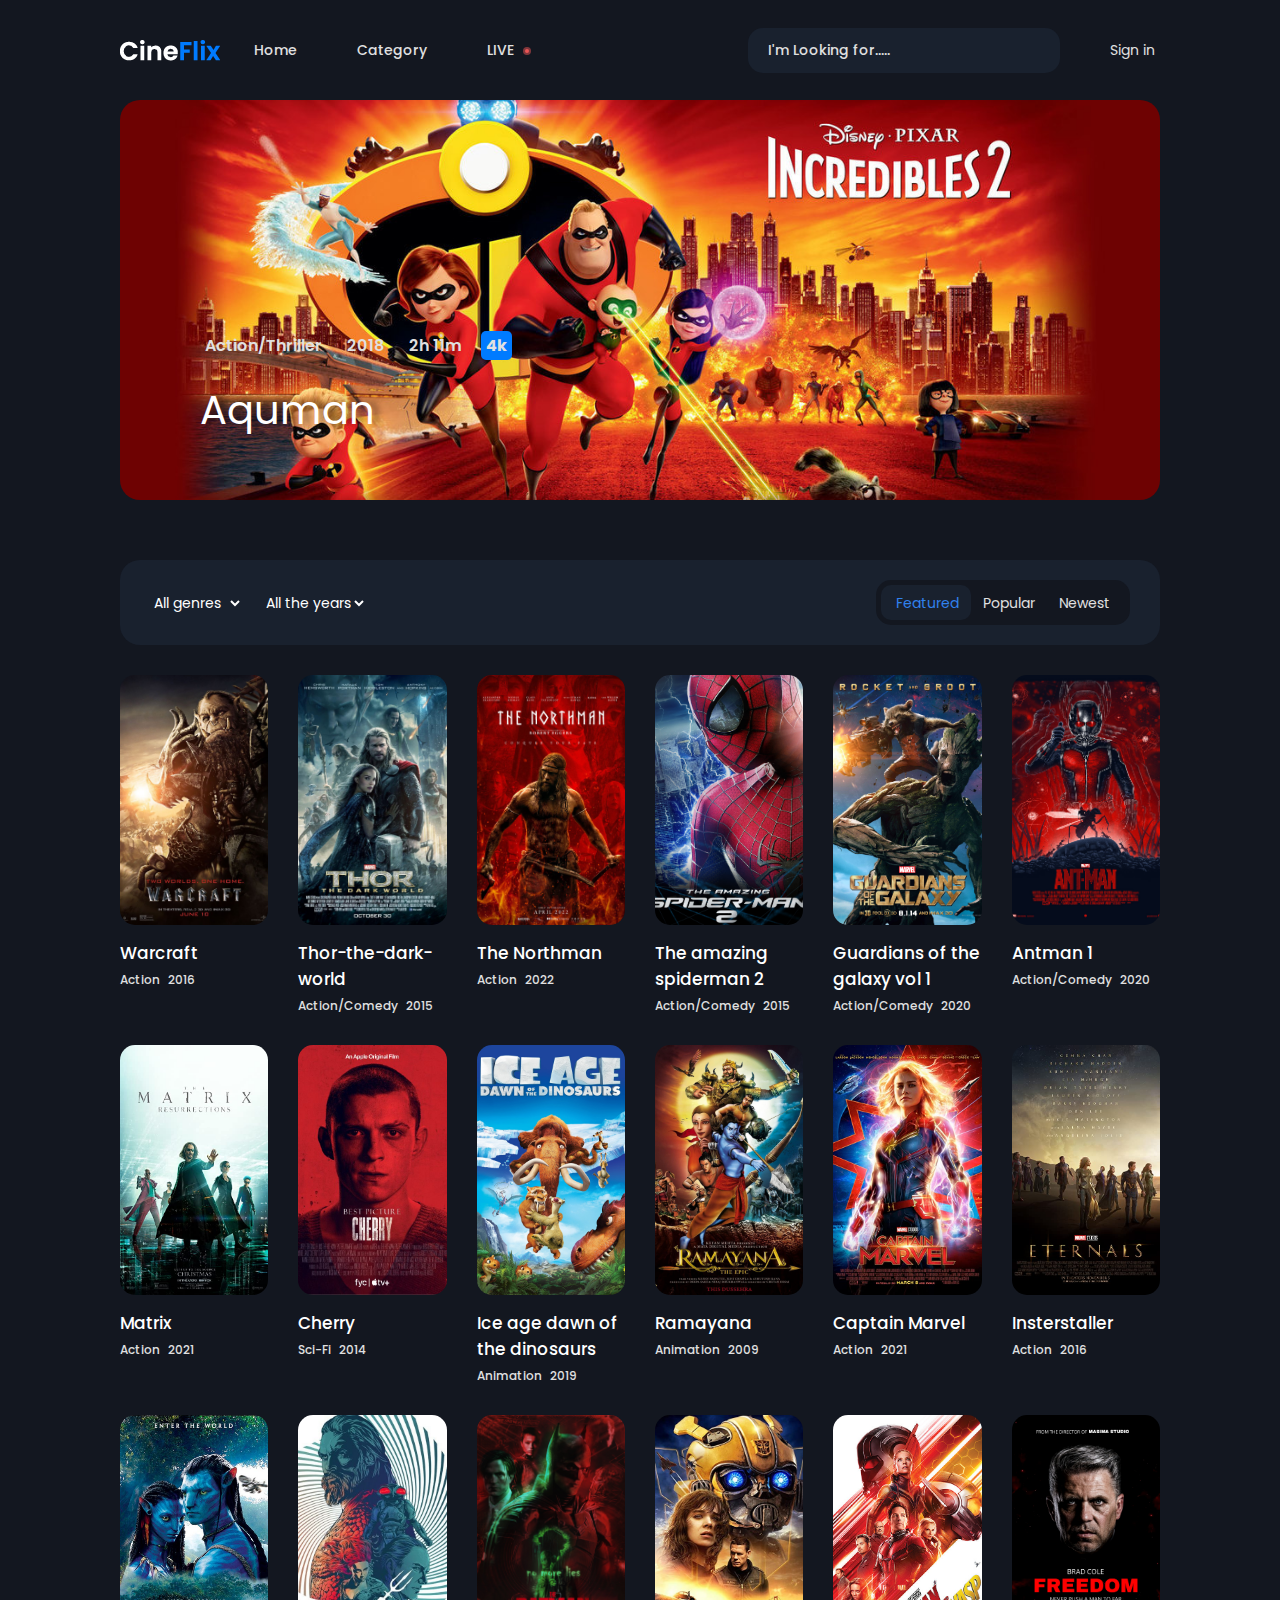
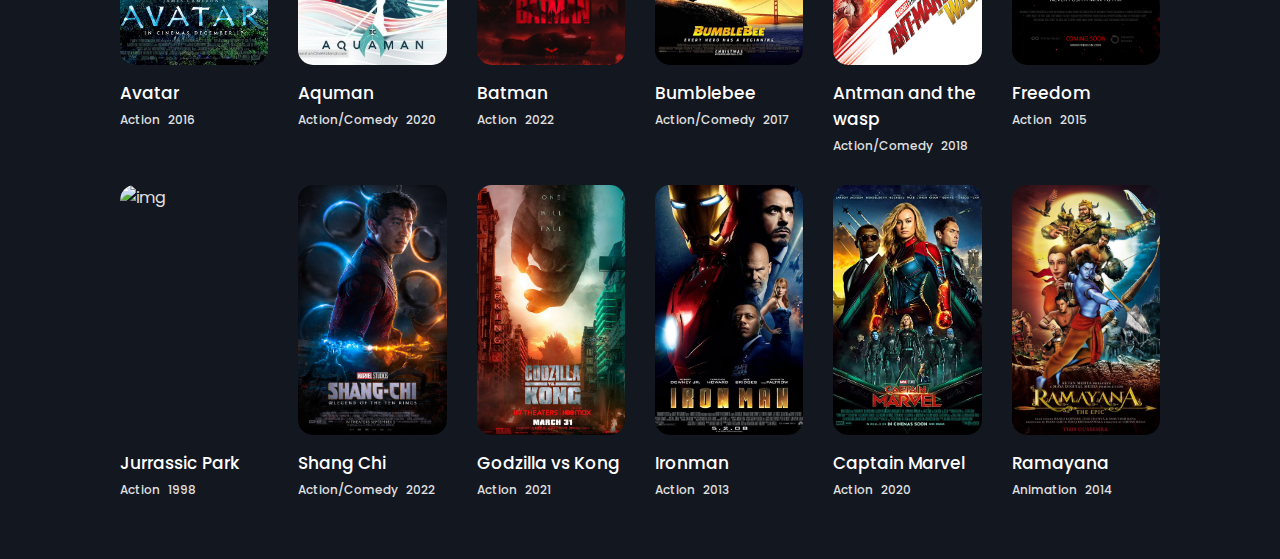
==== index.html @ 07cfe3a4 "Movies Grid Section complete. Added some images." ====
<!DOCTYPE html>
<html lang="en">

<head>
    <meta charset="UTF-8">
    <meta http-equiv="X-UA-Compatible" content="IE=edge">
    <meta name="viewport" content="width=device-width, initial-scale=1.0">
    <title>CineFlix</title>
    <!-- Custom Css Link -->
    <link rel="stylesheet" href="./css/main.css">
    <link rel="stylesheet" href="/css/variable.css">

    <!-- Google Font Link -->
    <link href="https://fonts.googleapis.com/css?family=Inter:100,200,300,regular,500,600,700,800,900"
        rel="stylesheet" />

</head>

<body>
    <!-- main container -->
    <div class="container">
        <!-- header section -->
        <header>
            <div class="navbar">
                <!-- menu button for small screen -->
                <button class="navbar-menu-btn">
                    <span></span><span></span><span></span>
                </button>
                <a href="#" class="navbar-brand">
                    <img src="./images/logo.png" alt="">
                </a>

                <!-- Navbar navigation -->
                <nav>
                    <ul class="navbar-nav">
                        <li><a href="#" class="navbar-link">Home</a></li>
                        <li><a href="#" class="navbar-link">Category</a></li>
                        <li><a href="#" class="navbar-link indicator ">LIVE</a></li>
                    </ul>
                </nav>


                <!-- search and sign-in section-->
                <div class="navbar-actions">
                    <form action="#" class="navbar-form">
                        <input type="text" name="search" class="navbar-form-search" placeholder="I'm Looking for....."
                            autocomplete="off">


                        <button class="navbar-form-btn">
                            <ion-icon name="search-outline"></ion-icon>
                        </button>
                        <button class="navbar-form-close">
                            <button class="navbar-form-close">
                                <ion-icon name="close-circle-outline"></ion-icon>
                            </button>
                    </form>

                    <!-- search button for small screen -->
                    <button class="navbar-search-btn">
                        <ion-icon name="search-outline"></ion-icon>
                    </button>
                    <a href="#" class="navbar-signin">
                        <span>Sign in</span>
                        <ion-icon name="log-in-outline"></ion-icon>
                    </a>
                </div>

                <!-- search and loge-in section-->



            </div>
        </header>


        <!-- main Section -->
        <main>
            <!-- Banner Section -->
            <section class="banner">
                <div class="banner-card">
                    <img src="/images/movies 2/Incredible 2 cover.jpeg" alt="banner-img" class="banner-img">

                    <div class="card-content">
                        <div class="card-info">
                            <div class="genre">
                                <ion-icon name="film-outline"></ion-icon>
                                <span>Action/Thriller</span>
                            </div>
                            <div class="year">
                                <ion-icon name="calendar-outline"></ion-icon>
                                <span>2018</span>
                            </div>
                            <div class="duration">
                                <ion-icon name="time-outline"></ion-icon>
                                <span>2h 11m</span>
                            </div>
                            <div class="quality">4k</div>
                        </div>
                        <div class="card-title">Aquman</div>
                    </div>
                </div>
            </section>


            <!-- Movies Section -->
            <section class="movies">
                <!-- Filter Bar Section -->
                <div class="filter-bar">
                    <div class="filter-dropdowns">
                        <select name="genre" class="genre">
                            <option value="All genres">All genres</option>
                            <option value="Action">Action</option>
                            <option value="All genres">Adventure</option>
                            <option value="All genres">Animal</option>
                            <option value="All genres">Biography</option>
                        </select>
                        <select name="year" class="year">
                            <option value="All years">All the years</option>
                            <option value="2022">2022</option>
                            <option value="2020-2021">2020-2021</option>
                            <option value="2010-2019">2010-2019</option>
                            <option value="2000-2009">2000-2009</option>
                            <option value="1989-1999">1989-1999</option>
                        </select>
                    </div>
                    <div class="filter-radios">
                        <input type="radio" name="grade" id="featured" checked>
                        <label for="featured" id="checked">Featured</label>

                        <input type="radio" name="grade" id="popular">
                        <label for="popular">Popular</label>

                        <input type="radio" name="grade" id="newest">
                        <label for="newest">Newest</label>

                        <div class="checked-radio-bg"></div>
                    </div>
                </div>


                <!-- Movies Grid Section -->
                <div class="movies-grid">
                                              <!-- Movies:1 -->
                    <div class="movie-card">

                        <div class="card-head">
                            <img src="/images/movies 2/Warcraft.jpg" alt="img" class="card-img">

                            <div class="card-overlay">
                                <div class="bookmark">
                                    <ion-icon name="bookmark-outline"></ion-icon>
                                </div>
                                <div class="rating">
                                    <ion-icon name="star-outline"></ion-icon>
                                    <span>6.4</span>
                                </div>
                                <div class="play">
                                    <ion-icon name="play-circle-outline"></ion-icon>
                                </div>
                            </div>
                        </div>
                        <div class="card-body">
                            <h3 class="card-title">Warcraft</h3>
                            <div class="card-info">
                                <span class="genre">Action</span>
                                <span class="year">2016</span>
                            </div>
                        </div>
                    </div>
                                                   <!-- Movies:2 -->
                    <div class="movie-card">

                        <div class="card-head">
                            <img src="/images/movies 2/Thor-the-dark-world.jpg" alt="img" class="card-img">

                            <div class="card-overlay">
                                <div class="bookmark">
                                    <ion-icon name="bookmark-outline"></ion-icon>
                                </div>
                                <div class="rating">
                                    <ion-icon name="star-outline"></ion-icon>
                                    <span>7.1</span>
                                </div>
                                <div class="play">
                                    <ion-icon name="play-circle-outline"></ion-icon>
                                </div>
                            </div>
                        </div>
                        <div class="card-body">
                            <h3 class="card-title">Thor-the-dark-world</h3>
                            <div class="card-info">
                                <span class="genre">Action/Comedy</span>
                                <span class="year">2015</span>
                            </div>
                        </div>
                    </div>
                                                    <!-- Movies:3 -->
                    <div class="movie-card">

                        <div class="card-head">
                            <img src="/images/movies 2/The Northman.jpg" alt="img" class="card-img">

                            <div class="card-overlay">
                                <div class="bookmark">
                                    <ion-icon name="bookmark-outline"></ion-icon>
                                </div>
                                <div class="rating">
                                    <ion-icon name="star-outline"></ion-icon>
                                    <span>8.4</span>
                                </div>
                                <div class="play">
                                    <ion-icon name="play-circle-outline"></ion-icon>
                                </div>
                            </div>
                        </div>
                        <div class="card-body">
                            <h3 class="card-title">The Northman</h3>
                            <div class="card-info">
                                <span class="genre">Action</span>
                                <span class="year">2022</span>
                            </div>
                        </div>
                    </div>
                                                    <!-- Movies:4 -->
                    <div class="movie-card">

                        <div class="card-head">
                            <img src="/images/movies 2/The-amazing-spiderman-2.jpg" alt="img" class="card-img">

                            <div class="card-overlay">
                                <div class="bookmark">
                                    <ion-icon name="bookmark-outline"></ion-icon>
                                </div>
                                <div class="rating">
                                    <ion-icon name="star-outline"></ion-icon>
                                    <span>7.1</span>
                                </div>
                                <div class="play">
                                    <ion-icon name="play-circle-outline"></ion-icon>
                                </div>
                            </div>
                        </div>
                        <div class="card-body">
                            <h3 class="card-title">The amazing spiderman 2</h3>
                            <div class="card-info">
                                <span class="genre">Action/Comedy</span>
                                <span class="year">2015</span>
                            </div>
                        </div>
                    </div>
                                                <!-- Movies:5 -->
                    <div class="movie-card">

                        <div class="card-head">
                            <img src="/images/movies 2/Guardians-of-the-galaxy.jpg" alt="img" class="card-img">

                            <div class="card-overlay">
                                <div class="bookmark">
                                    <ion-icon name="bookmark-outline"></ion-icon>
                                </div>
                                <div class="rating">
                                    <ion-icon name="star-outline"></ion-icon>
                                    <span>6.8</span>
                                </div>
                                <div class="play">
                                    <ion-icon name="play-circle-outline"></ion-icon>
                                </div>
                            </div>
                        </div>
                        <div class="card-body">
                            <h3 class="card-title">Guardians of the galaxy vol 1</h3>
                            <div class="card-info">
                                <span class="genre">Action/Comedy</span>
                                <span class="year">2020</span>
                            </div>
                        </div>
                    </div>
                    <!-- Movies:6 -->
                    <div class="movie-card">

                        <div class="card-head">
                            <img src="/images/movies 2/antman-1.jpg" alt="img" class="card-img">

                            <div class="card-overlay">
                                <div class="bookmark">
                                    <ion-icon name="bookmark-outline"></ion-icon>
                                </div>
                                <div class="rating">
                                    <ion-icon name="star-outline"></ion-icon>
                                    <span>8.3</span>
                                </div>
                                <div class="play">
                                    <ion-icon name="play-circle-outline"></ion-icon>
                                </div>
                            </div>
                        </div>
                        <div class="card-body">
                            <h3 class="card-title">Antman 1</h3>
                            <div class="card-info">
                                <span class="genre">Action/Comedy</span>
                                <span class="year">2020</span>
                            </div>
                        </div>
                    </div>
                                               <!-- Movies:7 -->
                    <div class="movie-card">

                        <div class="card-head">
                            <img src="/images/movies/matrix.jpg" alt="img" class="card-img">

                            <div class="card-overlay">
                                <div class="bookmark">
                                    <ion-icon name="bookmark-outline"></ion-icon>
                                </div>
                                <div class="rating">
                                    <ion-icon name="star-outline"></ion-icon>
                                    <span>6.4</span>
                                </div>
                                <div class="play">
                                    <ion-icon name="play-circle-outline"></ion-icon>
                                </div>
                            </div>
                        </div>
                        <div class="card-body">
                            <h3 class="card-title">Matrix</h3>
                            <div class="card-info">
                                <span class="genre">Action</span>
                                <span class="year">2021</span>
                            </div>
                        </div>
                    </div>

                                                     <!-- Movie:8 -->
                    <div class="movie-card">

                        <div class="card-head">
                            <img src="/images/movies 2/cherry.jpg" alt="img" class="card-img">

                            <div class="card-overlay">
                                <div class="bookmark">
                                    <ion-icon name="bookmark-outline"></ion-icon>
                                </div>
                                <div class="rating">
                                    <ion-icon name="star-outline"></ion-icon>
                                    <span>6.5</span>
                                </div>
                                <div class="play">
                                    <ion-icon name="play-circle-outline"></ion-icon>
                                </div>
                            </div>
                        </div>
                        <div class="card-body">
                            <h3 class="card-title">Cherry</h3>
                            <div class="card-info">
                                <span class="genre">Sci-Fi</span>
                                <span class="year">2014</span>
                            </div>
                        </div>
                    </div>

                                                   <!-- Movies:9 -->
                    <div class="movie-card">

                        <div class="card-head">
                            <img src="/images/movies 2/Ice Age.jpg" alt="img" class="card-img">

                            <div class="card-overlay">
                                <div class="bookmark">
                                    <ion-icon name="bookmark-outline"></ion-icon>
                                </div>
                                <div class="rating">
                                    <ion-icon name="star-outline"></ion-icon>
                                    <span>6.1</span>
                                </div>
                                <div class="play">
                                    <ion-icon name="play-circle-outline"></ion-icon>
                                </div>
                            </div>
                        </div>
                        <div class="card-body">
                            <h3 class="card-title">Ice age dawn of the dinosaurs</h3>
                            <div class="card-info">
                                <span class="genre">Animation</span>
                                <span class="year">2019</span>
                            </div>
                        </div>
                    </div>
                                                <!-- Movies:10 -->
                    <div class="movie-card">

                        <div class="card-head">
                            <img src="/images/movies 2/Ramayana.jpg" alt="img" class="card-img">

                            <div class="card-overlay">
                                <div class="bookmark">
                                    <ion-icon name="bookmark-outline"></ion-icon>
                                </div>
                                <div class="rating">
                                    <ion-icon name="star-outline"></ion-icon>
                                    <span>6.7</span>
                                </div>
                                <div class="play">
                                    <ion-icon name="play-circle-outline"></ion-icon>
                                </div>
                            </div>
                        </div>
                        <div class="card-body">
                            <h3 class="card-title">Ramayana</h3>
                            <div class="card-info">
                                <span class="genre">Animation</span>
                                <span class="year">2009</span>
                            </div>
                        </div>
                    </div>
                                                    <!-- Movies:11 -->
                    <div class="movie-card">

                        <div class="card-head">
                            <img src="/images/movies/captain-marvel.jpg" alt="img" class="card-img">

                            <div class="card-overlay">
                                <div class="bookmark">
                                    <ion-icon name="bookmark-outline"></ion-icon>
                                </div>
                                <div class="rating">
                                    <ion-icon name="star-outline"></ion-icon>
                                    <span>5.8</span>
                                </div>
                                <div class="play">
                                    <ion-icon name="play-circle-outline"></ion-icon>
                                </div>
                            </div>
                        </div>
                        <div class="card-body">
                            <h3 class="card-title">Captain Marvel</h3>
                            <div class="card-info">
                                <span class="genre">Action</span>
                                <span class="year">2021</span>
                            </div>
                        </div>
                    </div>
                                                    <!-- Movies:12 -->
                    <div class="movie-card">

                        <div class="card-head">
                            <img src="/images/movies/eternals.jpg" alt="img" class="card-img">

                            <div class="card-overlay">
                                <div class="bookmark">
                                    <ion-icon name="bookmark-outline"></ion-icon>
                                </div>
                                <div class="rating">
                                    <ion-icon name="star-outline"></ion-icon>
                                    <span>8.1</span>
                                </div>
                                <div class="play">
                                    <ion-icon name="play-circle-outline"></ion-icon>
                                </div>
                            </div>
                        </div>
                        <div class="card-body">
                            <h3 class="card-title">Insterstaller</h3>
                            <div class="card-info">
                                <span class="genre">Action</span>
                                <span class="year">2016</span>
                            </div>
                        </div>
                    </div>
                                                  <!-- Movies:13 -->
                    <div class="movie-card">

                        <div class="card-head">
                            <img src="/images/movies 2/Avatar.jpg" alt="img" class="card-img">

                            <div class="card-overlay">
                                <div class="bookmark">
                                    <ion-icon name="bookmark-outline"></ion-icon>
                                </div>
                                <div class="rating">
                                    <ion-icon name="star-outline"></ion-icon>
                                    <span>9.1</span>
                                </div>
                                <div class="play">
                                    <ion-icon name="play-circle-outline"></ion-icon>
                                </div>
                            </div>
                        </div>
                        <div class="card-body">
                            <h3 class="card-title">Avatar</h3>
                            <div class="card-info">
                                <span class="genre">Action</span>
                                <span class="year">2016</span>
                            </div>
                        </div>
                    </div>
                                                  <!-- Movies:14 -->
                    <div class="movie-card">

                        <div class="card-head">
                            <img src="/images/movies 2/Aquman.jpg" alt="img" class="card-img">

                            <div class="card-overlay">
                                <div class="bookmark">
                                    <ion-icon name="bookmark-outline"></ion-icon>
                                </div>
                                <div class="rating">
                                    <ion-icon name="star-outline"></ion-icon>
                                    <span>5.4</span>
                                </div>
                                <div class="play">
                                    <ion-icon name="play-circle-outline"></ion-icon>
                                </div>
                            </div>
                        </div>
                        <div class="card-body">
                            <h3 class="card-title">Aquman</h3>
                            <div class="card-info">
                                <span class="genre">Action/Comedy</span>
                                <span class="year">2020</span>
                            </div>
                        </div>
                    </div>
                                                <!-- Movies:15 -->
                    <div class="movie-card">

                        <div class="card-head">
                            <img src="/images/movies 2/Batman 2022.jpg" alt="img" class="card-img">

                            <div class="card-overlay">
                                <div class="bookmark">
                                    <ion-icon name="bookmark-outline"></ion-icon>
                                </div>
                                <div class="rating">
                                    <ion-icon name="star-outline"></ion-icon>
                                    <span>7.4</span>
                                </div>
                                <div class="play">
                                    <ion-icon name="play-circle-outline"></ion-icon>
                                </div>
                            </div>
                        </div>
                        <div class="card-body">
                            <h3 class="card-title">Batman</h3>
                            <div class="card-info">
                                <span class="genre">Action</span>
                                <span class="year">2022</span>
                            </div>
                        </div>
                    </div>
                                                     <!-- Movies:16 -->
                    <div class="movie-card">

                        <div class="card-head">
                            <img src="/images/movies 2/Bumblebee.jpg" alt="img" class="card-img">

                            <div class="card-overlay">
                                <div class="bookmark">
                                    <ion-icon name="bookmark-outline"></ion-icon>
                                </div>
                                <div class="rating">
                                    <ion-icon name="star-outline"></ion-icon>
                                    <span>6.4</span>
                                </div>
                                <div class="play">
                                    <ion-icon name="play-circle-outline"></ion-icon>
                                </div>
                            </div>
                        </div>
                        <div class="card-body">
                            <h3 class="card-title">Bumblebee</h3>
                            <div class="card-info">
                                <span class="genre">Action/Comedy</span>
                                <span class="year">2017</span>
                            </div>
                        </div>
                    </div>
                                                    <!-- Movies:17 -->
                    <div class="movie-card">

                        <div class="card-head">
                            <img src="/images/movies 2/Ant-man-and-the-wasp.jpg" alt="img" class="card-img">

                            <div class="card-overlay">
                                <div class="bookmark">
                                    <ion-icon name="bookmark-outline"></ion-icon>
                                </div>
                                <div class="rating">
                                    <ion-icon name="star-outline"></ion-icon>
                                    <span>6.1</span>
                                </div>
                                <div class="play">
                                    <ion-icon name="play-circle-outline"></ion-icon>
                                </div>
                            </div>
                        </div>
                        <div class="card-body">
                            <h3 class="card-title">Antman and the wasp</h3>
                            <div class="card-info">
                                <span class="genre">Action/Comedy</span>
                                <span class="year">2018</span>
                            </div>
                        </div>
                    </div>
                                                    <!-- Movies:18 -->
                    <div class="movie-card">

                        <div class="card-head">
                            <img src="/images/movies 2/Freedom.jpg" alt="img" class="card-img">

                            <div class="card-overlay">
                                <div class="bookmark">
                                    <ion-icon name="bookmark-outline"></ion-icon>
                                </div>
                                <div class="rating">
                                    <ion-icon name="star-outline"></ion-icon>
                                    <span>5.7</span>
                                </div>
                                <div class="play">
                                    <ion-icon name="play-circle-outline"></ion-icon>
                                </div>
                            </div>
                        </div>
                        <div class="card-body">
                            <h3 class="card-title">Freedom</h3>
                            <div class="card-info">
                                <span class="genre">Action</span>
                                <span class="year">2015</span>
                            </div>
                        </div>
                    </div>
                                                   <!-- Movies:19 -->
                    <div class="movie-card">

                        <div class="card-head">
                            <img src="/images/movies 2/Jurrassic Park 1.jpg" alt="img" class="card-img">

                            <div class="card-overlay">
                                <div class="bookmark">
                                    <ion-icon name="bookmark-outline"></ion-icon>
                                </div>
                                <div class="rating">
                                    <ion-icon name="star-outline"></ion-icon>
                                    <span>8.1</span>
                                </div>
                                <div class="play">
                                    <ion-icon name="play-circle-outline"></ion-icon>
                                </div>
                            </div>
                        </div>
                        <div class="card-body">
                            <h3 class="card-title">Jurrassic Park</h3>
                            <div class="card-info">
                                <span class="genre">Action</span>
                                <span class="year">1998</span>
                            </div>
                        </div>
                    </div>
                    <!-- Movies:20 -->
                    <div class="movie-card">

                        <div class="card-head">
                            <img src="/images/movies 2/Shang Chi.jpg" alt="img" class="card-img">

                            <div class="card-overlay">
                                <div class="bookmark">
                                    <ion-icon name="bookmark-outline"></ion-icon>
                                </div>
                                <div class="rating">
                                    <ion-icon name="star-outline"></ion-icon>
                                    <span>7.3</span>
                                </div>
                                <div class="play">
                                    <ion-icon name="play-circle-outline"></ion-icon>
                                </div>
                            </div>
                        </div>
                        <div class="card-body">
                            <h3 class="card-title">Shang Chi</h3>
                            <div class="card-info">
                                <span class="genre">Action/Comedy</span>
                                <span class="year">2022</span>
                            </div>
                        </div>
                    </div>
                                                  <!-- Movies:21 -->
                    <div class="movie-card">

                        <div class="card-head">
                            <img src="/images/movies 2/Godzilla vs Kong.jpg" alt="img" class="card-img">

                            <div class="card-overlay">
                                <div class="bookmark">
                                    <ion-icon name="bookmark-outline"></ion-icon>
                                </div>
                                <div class="rating">
                                    <ion-icon name="star-outline"></ion-icon>
                                    <span>7.1</span>
                                </div>
                                <div class="play">
                                    <ion-icon name="play-circle-outline"></ion-icon>
                                </div>
                            </div>
                        </div>
                        <div class="card-body">
                            <h3 class="card-title">Godzilla vs Kong</h3>
                            <div class="card-info">
                                <span class="genre">Action</span>
                                <span class="year">2021</span>
                            </div>
                        </div>
                    </div>
                                                   <!-- Movies:22 -->
                    <div class="movie-card">

                        <div class="card-head">
                            <img src="/images/movies 2/ironman-1.jpg" alt="img" class="card-img">

                            <div class="card-overlay">
                                <div class="bookmark">
                                    <ion-icon name="bookmark-outline"></ion-icon>
                                </div>
                                <div class="rating">
                                    <ion-icon name="star-outline"></ion-icon>
                                    <span>6.4</span>
                                </div>
                                <div class="play">
                                    <ion-icon name="play-circle-outline"></ion-icon>
                                </div>
                            </div>
                        </div>
                        <div class="card-body">
                            <h3 class="card-title">Ironman</h3>
                            <div class="card-info">
                                <span class="genre">Action</span>
                                <span class="year">2013</span>
                            </div>
                        </div>
                    </div>
                                                  <!-- Movies:23 -->
                    <div class="movie-card">

                        <div class="card-head">
                            <img src="/images/movies 2/Captain Marvel.jpg" alt="img" class="card-img">

                            <div class="card-overlay">
                                <div class="bookmark">
                                    <ion-icon name="bookmark-outline"></ion-icon>
                                </div>
                                <div class="rating">
                                    <ion-icon name="star-outline"></ion-icon>
                                    <span>5.6</span>
                                </div>
                                <div class="play">
                                    <ion-icon name="play-circle-outline"></ion-icon>
                                </div>
                            </div>
                        </div>
                        <div class="card-body">
                            <h3 class="card-title">Captain Marvel</h3>
                            <div class="card-info">
                                <span class="genre">Action</span>
                                <span class="year">2020</span>
                            </div>
                        </div>
                    </div>
                                                  <!-- Movies:24 -->
                    <div class="movie-card">

                        <div class="card-head">
                            <img src="/images/movies 2/Ramayana.jpg" alt="img" class="card-img">

                            <div class="card-overlay">
                                <div class="bookmark">
                                    <ion-icon name="bookmark-outline"></ion-icon>
                                </div>
                                <div class="rating">
                                    <ion-icon name="star-outline"></ion-icon>
                                    <span>8.1</span>
                                </div>
                                <div class="play">
                                    <ion-icon name="play-circle-outline"></ion-icon>
                                </div>
                            </div>
                        </div>
                        <div class="card-body">
                            <h3 class="card-title">Ramayana</h3>
                            <div class="card-info">
                                <span class="genre">Animation</span>
                                <span class="year">2014</span>
                            </div>
                        </div>
                    </div>

                </div>


            </section>
        </main>
    </div>


    <!-- Icon Link from ionicons -->
    <script type="module" src="https://unpkg.com/ionicons@5.5.2/dist/ionicons/ionicons.esm.js"></script>
    <script nomodule src="https://unpkg.com/ionicons@5.5.2/dist/ionicons/ionicons.js"></script>
</body>

</html>
---- css/main.css ----
/* Import or link variable.css file */
@import url(/css/variable.css);

/*Import or link reset.css file */
@import url(/css/reset.css);






/* Reuse Css style Code */

header,nav{
    background: var(--rich-black-fogra-29);
    /* background: red; */
}
.navbar,
.banner,
.movies{
    padding: 0 var(--px);
}



/* Main container Style */
.container{
    max-width:1440px;
    margin: auto;
    /* border: 2px solid red; */
}

/* main navbar desigen or style */
.navbar{
    height: 300px;
    height: 100px;
    display: flex;
    justify-content: space-between;
    align-items: center;



}
/* Small Screen menu button style */
.navbar-menu-btn{
    /* border: 1px solid red; */
    /* background-color: blue; */
    display: none;
}

/* Navbar navigation style  */
nav{
    margin-right: 200px;

}
.navbar-nav{
    display: flex;
}
/* #Rindicator{
    margin-right: 60px;
    background-color: red;
} */
.navbar-nav li:not(:last-child){
    margin-right: 60px;
}

.navbar-link{
    font-size: var(--fs-sm);
    font-weight: var(--fw-5);
}
.navbar-link:hover{
    color: var(--light-azure);
}


/* live indicator style */

.indicator{
    position: relative;
}
.indicator::after{
    content: " ";
    background: var(--live-indicator);
    /* background: var(--blue); */
    position: absolute;
    top:calc(50% - 1px);
    /* top:calc(50% -); */
    right: -15px;
    width: 4px;
    height: 4px;
    box-shadow: 0 0 0 2px var(--live-indicator-shadow);
    border-radius: 5px;
}

/* Navbar Form and Button style */

.navbar-actions{
    display: flex;
    align-items: center;
}
.navbar-form{
    position: relative;
    margin-right: 50px;
    /* border: 1px solid red; */
}
.navbar-form-search{
    background: var(--oxford-blue);
    width: 100%;
    padding: 12px 20px;
    border-radius: 15px;
    color: var(--off-white);
    font-size: var( --fs-sm);
    font-weight: var(--fw-5);
}
.navbar-form-btn{
    background: var(--oxford-blue);
    position: absolute;
    top: calc(50% - 10px);
    right: 10px;

}
.navbar-form-btn ion-icon,
.navbar-form-btn ,ion-icon{
    font-size: 20px;
    color: var(--light-azure);
    --ionicon-strock-width:50px;
    /* width: var(--ionicon-strock-width); */
}
.navbar-form-btn:hover ion-icon,
.navbar-form-search::placeholder{
    color: var(--off-white);

}

/* Navbar-form close button & navbar search button
for all device */

.navbar-form-close,
.navbar-search-btn{
    display: none;
    /* display: flex; */
}
.navbar-signin{
    display: flex;
    align-items: center;
    font-size: var(--fs-sm);
}
.navbar-signin ion-icon{
    font-size: 22px;
    color:var(--light-azure);
    margin-left: 5px;
    --iconicon-stroke-width:30px;

}
.navbar-signin:hover span{
    color: var(--light-azure);
}






/* Banner Card Style */

.banner{
    margin-bottom: 60px;
    /* border: 1px solid blue; */
}
.banner-card{
    position: relative;
    height: 400px;
    overflow: hidden;
    border-radius: 20px;
    cursor: pointer;
    /* border: 1px solid red; */
}
.banner-img{
    /* object-position: top; */
    object-position:25% 25%;
}
.banner-card:hover .banner-img{
    transform: scale(1.1);
}
/* .banner-card .banner-img:hover{
    transform: scale(1.1);
} */

.banner-card .card-content{
    position: absolute;
    right: 80px;
    bottom: 60px;
    left: 80px;
    /* border: 1px solid yellow; */
}

.banner-card .card-info{
    display: flex;
    align-items: center;
    margin-bottom: 20px;
}
.banner-card .card-info div{
    display: flex;
    align-items: center;
    margin-right: 20px;

}
.banner-card .card-info ion-icon{
    font-size: 20px;
    color: var(--azure);
    margin-right: 5px;
}
.banner-card .card-info span{
    font-weight: var(--fw-6);
}
.banner-card .card-info .quality{
    /* color: red; */
    background: var(--azure);
    padding: 2px 5px;
    border-radius: 5px;
    font-weight: var(--fw-7);
}

.banner-card .card-title{
    font-size: 2.5em;
    color: var(--white);
    text-shadow: 6px 0 6px #0007;
    /* text-shadow: 6px 0 6px rgb(255, 0, 0); */
}



/* Movies Section */
.movies{
    margin-bottom: 60px;
    /* border: 1px solid red; */
}

/* Filter bar style */
.filter-bar{
    display: flex;
    justify-content:space-between;
    /* border: 1px solid blue; */
    align-items: center;
    background: var(--oxford-blue);
    padding: 20px 30px;
    border-radius: 20px;
    margin-bottom: 30px;
}
.filter-bar select{
    color: var(--white);
    font-size: var(--fs-sm);
    margin-right: 15px;
    cursor: pointer;
}
.filter-bar option{
    background: var(--oxford-blue);
}

.filter-radios{
    /* border: 1px solid yellow; */
    position: relative;
    background: var(--rich-black-fogra-29);
    padding: 10px;
    border-radius: 15px;
}

.filter-radios input{
    display: none;
}
.filter-radios label{
    position: relative;
    /* padding: 0 10px; */
    margin: 0 10px;
    font-size: var(--fs-sm);
    user-select: none;
    cursor: pointer;
    z-index: 10;
}
/* .filter-radios #checked{
    color: var(--light-azure);
}
.filter-radios label:hover{
    color: var(--light-azure);
} */
.filter-bar input:checked + label,
.filter-bar label:hover{
    color: var(--light-azure);
}

/* input ~ .checked-radio-bg{
    --width:85px;
    --left:5px;

    background: var(--oxford-blue);
    position: absolute;
    top: 5px;
    left: var(--left);
    bottom: 5px;
    width: var( --width);
    border-radius: 10px;
} */
.filter-radios .checked-radio-bg{
    --width:90px;
    --left:5px;

    background: var(--oxford-blue);
    position: absolute;
    top: 5px;
    left: var(--left);
    bottom: 5px;
    width: var( --width);
    border-radius: 10px;  
}

#popular:checked ~ .checked-radio-bg{
    --width: 73px;
    --left: 98px;

    left: var(--left);
    width: var(--width);
}
#newest:checked ~ .checked-radio-bg{
    --width: 77px;
    --left: 175px;

    left: var(--left);
    width: var(--width);
}



/* Movies Grid Style */

.movies-grid {
    display: grid;
    /* grid-template-columns: repeat(auto-fill, minmax(140px,1fr)); */
    grid-template-columns: repeat(6,1fr);
    gap: 30px;
    margin-bottom: 60px;
}
  
  .movie-card {
    /**
     * variable for scaling overlay element on card hover 
     */
    --scale: 0.8;
    cursor: pointer;
}
  
  .movie-card .card-head {
    position: relative;
    height: 250px;
    border-radius: 15px;
    margin-bottom: 15px;
    overflow: hidden;
}
  
  .movie-card:hover .card-img { 
    transform: scale(1.1); 
}
  
  .movie-card .card-overlay {
    position: absolute;
    inset: 0;
    opacity: 0;
    backdrop-filter: blur(5px);
}
  
  .movie-card:hover .card-overlay {
     opacity: 1;
}
  
  .movie-card .bookmark,
  .movie-card .rating {
    position: absolute;
    top: 15px;
    padding: 6px;
    border-radius: 10px;
    color: var(--light-azure);
    transform: scale(var(--scale));
}
  
  .movie-card .bookmark {
    background: var(--oxford-blue);
    left: 15px;
}
  
  .movie-card .bookmark ion-icon:hover {
    color: var(--yellow);
     
}
  
  .movie-card .rating {
    display:     flex;
    align-items: center;
    right: 15px;
    background: var(--oxford-blue-50);
    padding: 5px;
}
  
  .movie-card .rating span {
    color: var(--white);
    font-size: 13px;
    font-weight: var(--fw-5);
    margin-left: 5px;
}
  
  .movie-card ion-icon {
    font-size: 16px;
    display: block;
    --ionicon-stroke-width: 50px;
    /* color: var(--white); */
}
  
  .movie-card .play {
    position: absolute;
    top:  50%;
    left: 50%;
    transform: translate(-50%, -50%) scale(var(--scale));
}
  
  .movie-card .play ion-icon {
    font-size: 60px;
    --ionicon-stroke-width: 20px;
    color: var(--white);
}
  
  .movie-card:hover :is(.bookmark, .rating, .play) { 
    --scale: 1; 
}
  
  .movie-card .card-title {
    font-size: var(--fs-md);
    font-weight: var(--fw-5);
    margin-bottom: 5px;
}
  
  .movie-card:hover .card-title { 
    color: var(--light-azure); 
}
  
  .movie-card .card-info {
    display: flex;
    font-size: var(--fs-x-sm);
    font-weight: var(--fw-5);
}
  
  .movie-card .genre { 
    margin-right: 8px; 
}
---- css/variable.css ----
@import url('https://fonts.googleapis.com/css2?family=Inter:wght@300&family=Open+Sans&family=Poppins:wght@500;600;700;800&family=Roboto&family=Work+Sans:wght@400;500&display=swap');


/* all Global variable */

:root{
    /* Colors */
    --live-indicator-shadow:hsla(0,79%,63%,0.5);
    --rich-black-fogra-30:hsl(219,32%,10%);
    --rich-black-fogra-29:hsl(222,25%,10%);
    --live-indicator:hsl(0,79%,63%);
    --oxford-blue-50:hsla(218,29%,14%,0.8); 
    --oxford-blue:hsl(218,29%,14%);
    --light-azure:hsl(214,84%,56%);
    --off-white:hsl(0,0%,88%);
    --yellow:hsl(45,100%,54%);
    --white:hsl(0,0%,100%);
    --azure:hsl(211,100%,50%); 

    /* Typograph */
    /* --ff-inter: */
    --ff-inter: 'Poppins', sans-serif;
    --section-heading:40px;
    --fs-lg:22px;
    --fs-md:17px;
    --fs-sm:14px;
    --fs-x-sm:12px;

    --fw-7:700;
    --fw-6:600;
    --fw-5:500;

    /* Spacing */
    --px:120px; /* padding-left and padding-right*/

    /* --px:12px; */
    /* --py:14px;
    --pz:16px;
    --pa:17px; */

}
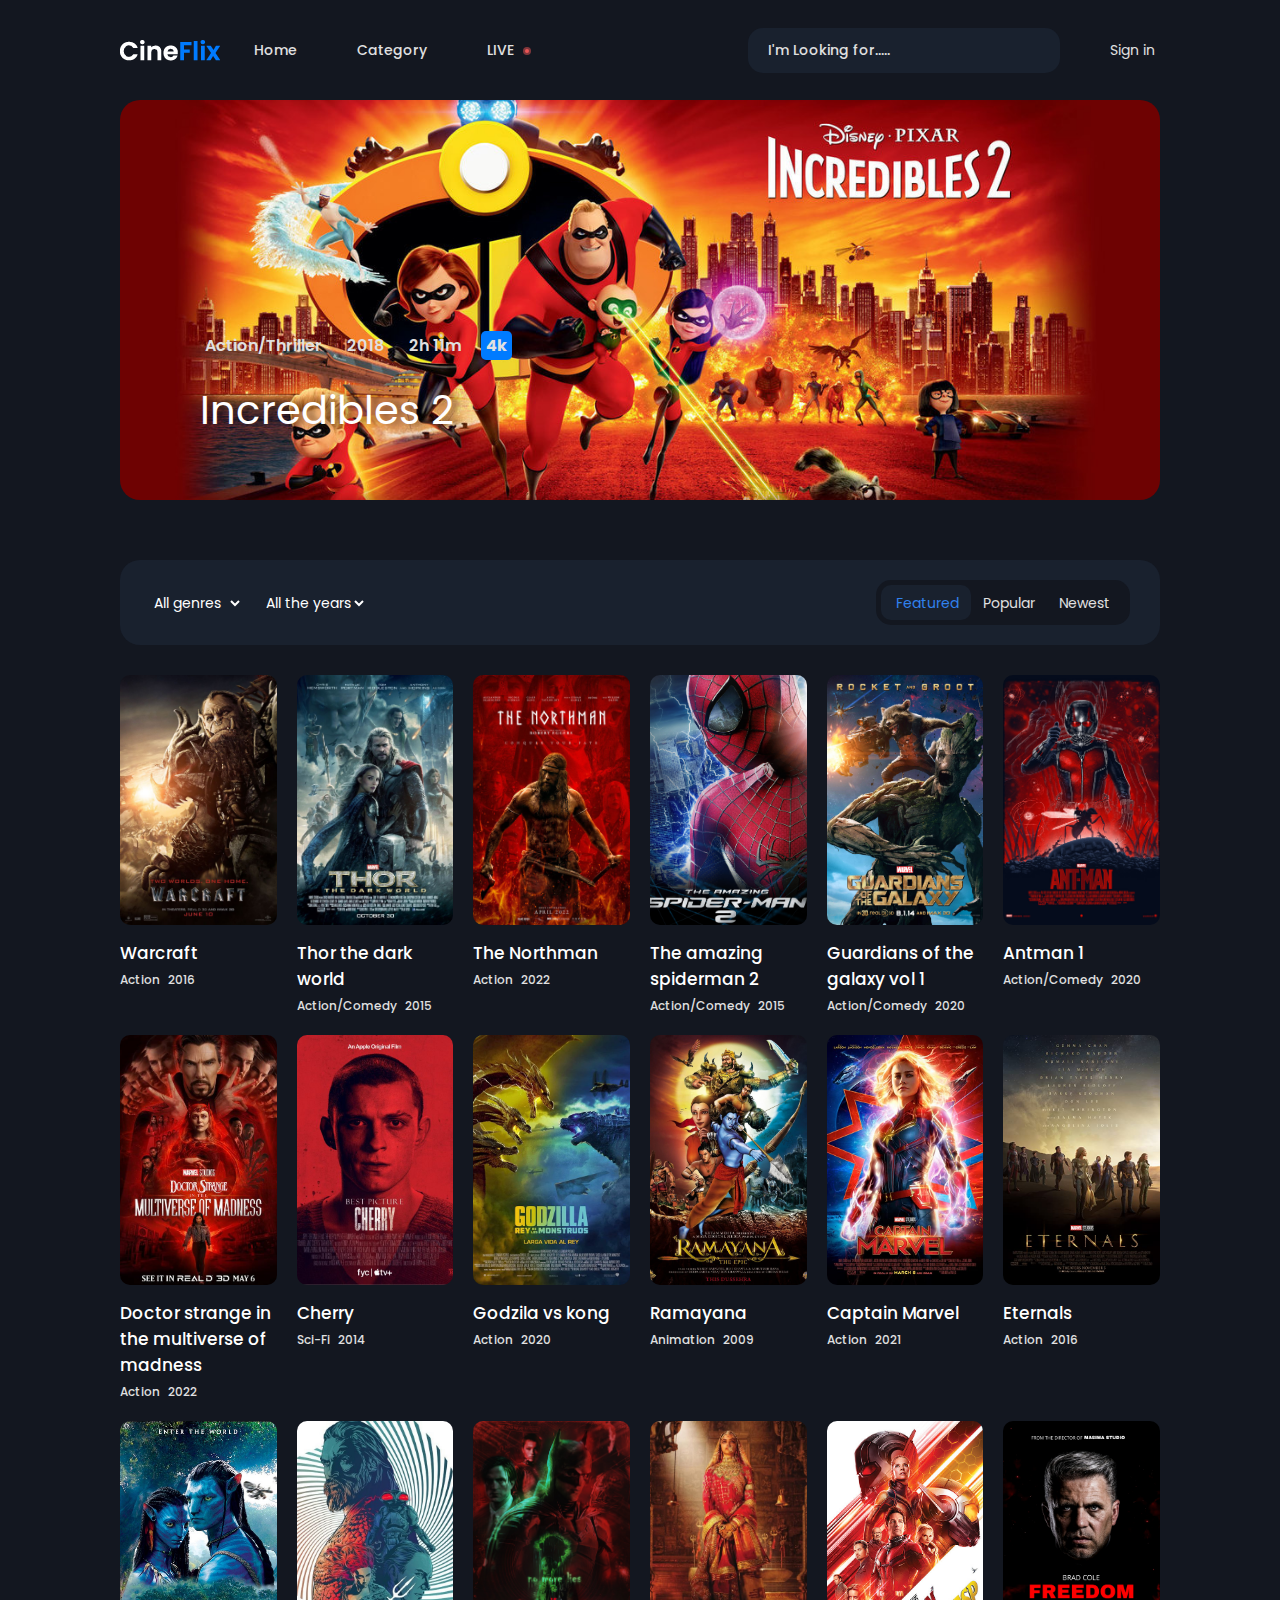
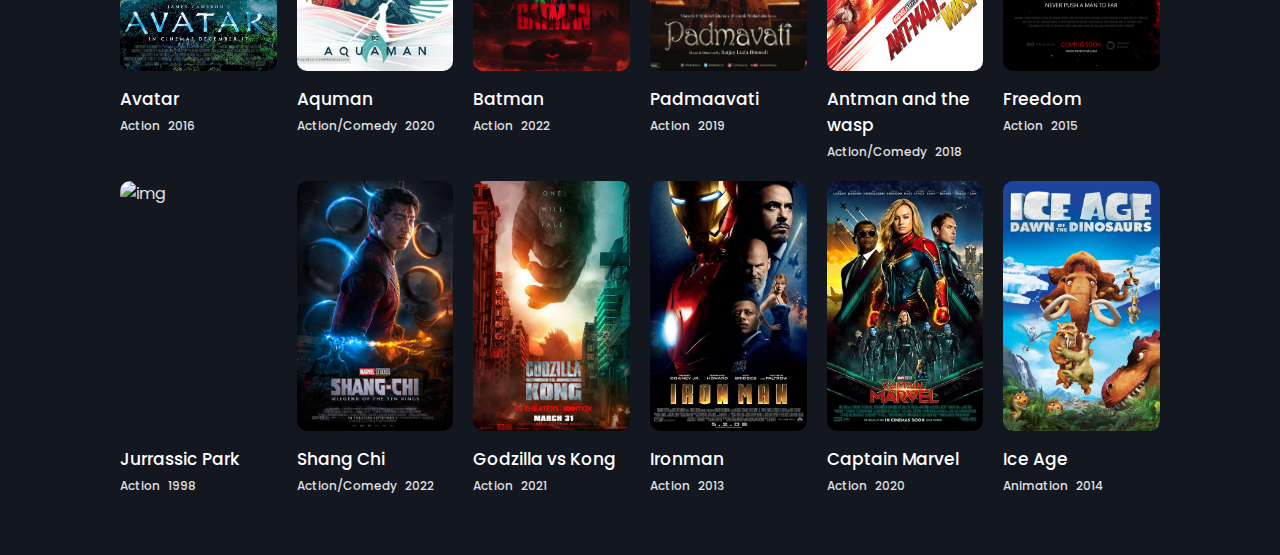
==== commit 6f09da0b: "Change some html and css code . And add some new images" ====
--- a/index.html
+++ b/index.html
@@ -97,7 +97,7 @@
                             </div>
                             <div class="quality">4k</div>
                         </div>
-                        <div class="card-title">Aquman</div>
+                        <div class="card-title">Incredibles 2</div>
                     </div>
                 </div>
             </section>
@@ -188,7 +188,7 @@
                             </div>
                         </div>
                         <div class="card-body">
-                            <h3 class="card-title">Thor-the-dark-world</h3>
+                            <h3 class="card-title">Thor the dark world</h3>
                             <div class="card-info">
                                 <span class="genre">Action/Comedy</span>
                                 <span class="year">2015</span>
@@ -303,11 +303,11 @@
                             </div>
                         </div>
                     </div>
-                                               <!-- Movies:7 -->
-                    <div class="movie-card">
-
-                        <div class="card-head">
-                            <img src="/images/movies/matrix.jpg" alt="img" class="card-img">
+                                                    <!-- Movies:7 -->
+                    <div class="movie-card">
+
+                        <div class="card-head">
+                            <img src="/images/movies 2/Doctor strange in the multiverse of madness.jpg" alt="img" class="card-img">
 
                             <div class="card-overlay">
                                 <div class="bookmark">
@@ -323,15 +323,15 @@
                             </div>
                         </div>
                         <div class="card-body">
-                            <h3 class="card-title">Matrix</h3>
-                            <div class="card-info">
-                                <span class="genre">Action</span>
-                                <span class="year">2021</span>
-                            </div>
-                        </div>
-                    </div>
-
-                                                     <!-- Movie:8 -->
+                            <h3 class="card-title">Doctor strange in the multiverse of madness</h3>
+                            <div class="card-info">
+                                <span class="genre">Action</span>
+                                <span class="year">2022</span>
+                            </div>
+                        </div>
+                    </div>
+
+                                                    <!-- Movie:8 -->
                     <div class="movie-card">
 
                         <div class="card-head">
@@ -359,11 +359,11 @@
                         </div>
                     </div>
 
-                                                   <!-- Movies:9 -->
-                    <div class="movie-card">
-
-                        <div class="card-head">
-                            <img src="/images/movies 2/Ice Age.jpg" alt="img" class="card-img">
+                                                    <!-- Movies:9 -->
+                    <div class="movie-card">
+
+                        <div class="card-head">
+                            <img src="/images/movies 2/Godzila vs kong.jpg" alt="img" class="card-img">
 
                             <div class="card-overlay">
                                 <div class="bookmark">
@@ -379,14 +379,14 @@
                             </div>
                         </div>
                         <div class="card-body">
-                            <h3 class="card-title">Ice age dawn of the dinosaurs</h3>
-                            <div class="card-info">
-                                <span class="genre">Animation</span>
-                                <span class="year">2019</span>
-                            </div>
-                        </div>
-                    </div>
-                                                <!-- Movies:10 -->
+                            <h3 class="card-title">Godzila vs kong</h3>
+                            <div class="card-info">
+                                <span class="genre">Action</span>
+                                <span class="year">2020</span>
+                            </div>
+                        </div>
+                    </div>
+                                                    <!-- Movies:10 -->
                     <div class="movie-card">
 
                         <div class="card-head">
@@ -460,14 +460,14 @@
                             </div>
                         </div>
                         <div class="card-body">
-                            <h3 class="card-title">Insterstaller</h3>
+                            <h3 class="card-title">Eternals</h3>
                             <div class="card-info">
                                 <span class="genre">Action</span>
                                 <span class="year">2016</span>
                             </div>
                         </div>
                     </div>
-                                                  <!-- Movies:13 -->
+                                                    <!-- Movies:13 -->
                     <div class="movie-card">
 
                         <div class="card-head">
@@ -494,7 +494,7 @@
                             </div>
                         </div>
                     </div>
-                                                  <!-- Movies:14 -->
+                                                    <!-- Movies:14 -->
                     <div class="movie-card">
 
                         <div class="card-head">
@@ -521,7 +521,7 @@
                             </div>
                         </div>
                     </div>
-                                                <!-- Movies:15 -->
+                                                     <!-- Movies:15 -->
                     <div class="movie-card">
 
                         <div class="card-head">
@@ -552,7 +552,7 @@
                     <div class="movie-card">
 
                         <div class="card-head">
-                            <img src="/images/movies 2/Bumblebee.jpg" alt="img" class="card-img">
+                            <img src="/images/movies 2/Padmaavati.jpg" alt="img" class="card-img">
 
                             <div class="card-overlay">
                                 <div class="bookmark">
@@ -568,10 +568,10 @@
                             </div>
                         </div>
                         <div class="card-body">
-                            <h3 class="card-title">Bumblebee</h3>
-                            <div class="card-info">
-                                <span class="genre">Action/Comedy</span>
-                                <span class="year">2017</span>
+                            <h3 class="card-title">Padmaavati</h3>
+                            <div class="card-info">
+                                <span class="genre">Action</span>
+                                <span class="year">2019</span>
                             </div>
                         </div>
                     </div>
@@ -629,7 +629,7 @@
                             </div>
                         </div>
                     </div>
-                                                   <!-- Movies:19 -->
+                                                    <!-- Movies:19 -->
                     <div class="movie-card">
 
                         <div class="card-head">
@@ -656,7 +656,7 @@
                             </div>
                         </div>
                     </div>
-                    <!-- Movies:20 -->
+                                                     <!-- Movies:20 -->
                     <div class="movie-card">
 
                         <div class="card-head">
@@ -768,7 +768,7 @@
                     <div class="movie-card">
 
                         <div class="card-head">
-                            <img src="/images/movies 2/Ramayana.jpg" alt="img" class="card-img">
+                            <img src="/images/movies 2/Ice Age.jpg" alt="img" class="card-img">
 
                             <div class="card-overlay">
                                 <div class="bookmark">
@@ -784,7 +784,7 @@
                             </div>
                         </div>
                         <div class="card-body">
-                            <h3 class="card-title">Ramayana</h3>
+                            <h3 class="card-title">Ice Age</h3>
                             <div class="card-info">
                                 <span class="genre">Animation</span>
                                 <span class="year">2014</span>
@@ -796,6 +796,8 @@
 
 
             </section>
+
+            <!-- More Button Section -->
         </main>
     </div>
 
--- a/css/main.css
+++ b/css/main.css
@@ -336,7 +336,8 @@
     display: grid;
     /* grid-template-columns: repeat(auto-fill, minmax(140px,1fr)); */
     grid-template-columns: repeat(6,1fr);
-    gap: 30px;
+    /* gap: 30px; */
+    gap: 20px;
     margin-bottom: 60px;
 }
   
@@ -351,7 +352,8 @@
   .movie-card .card-head {
     position: relative;
     height: 250px;
-    border-radius: 15px;
+    /* border-radius: 15px; */
+    border-radius: 10px;
     margin-bottom: 15px;
     overflow: hidden;
 }
@@ -396,7 +398,7 @@
     align-items: center;
     right: 15px;
     background: var(--oxford-blue-50);
-    padding: 5px;
+    padding: 4px;
 }
   
   .movie-card .rating span {
@@ -404,6 +406,7 @@
     font-size: 13px;
     font-weight: var(--fw-5);
     margin-left: 5px;
+    margin-right: 3px;
 }
   
   .movie-card ion-icon {
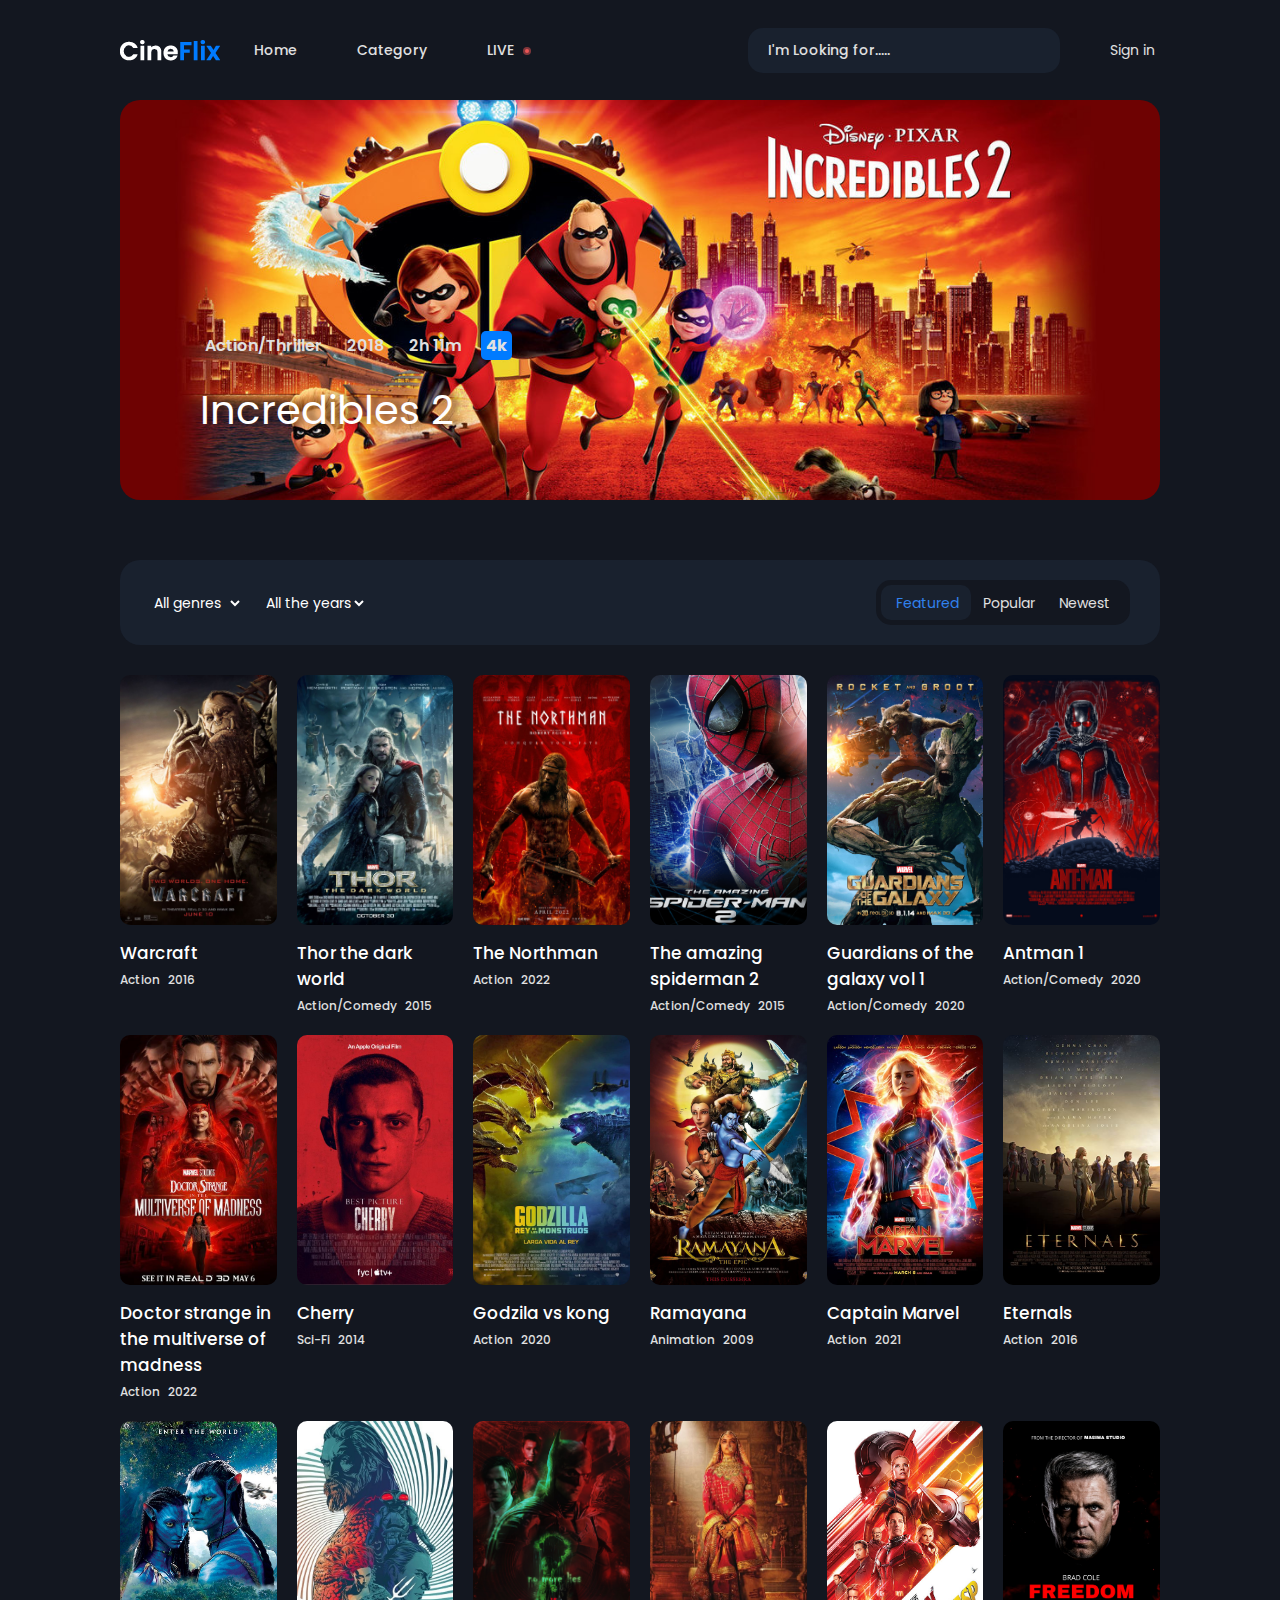
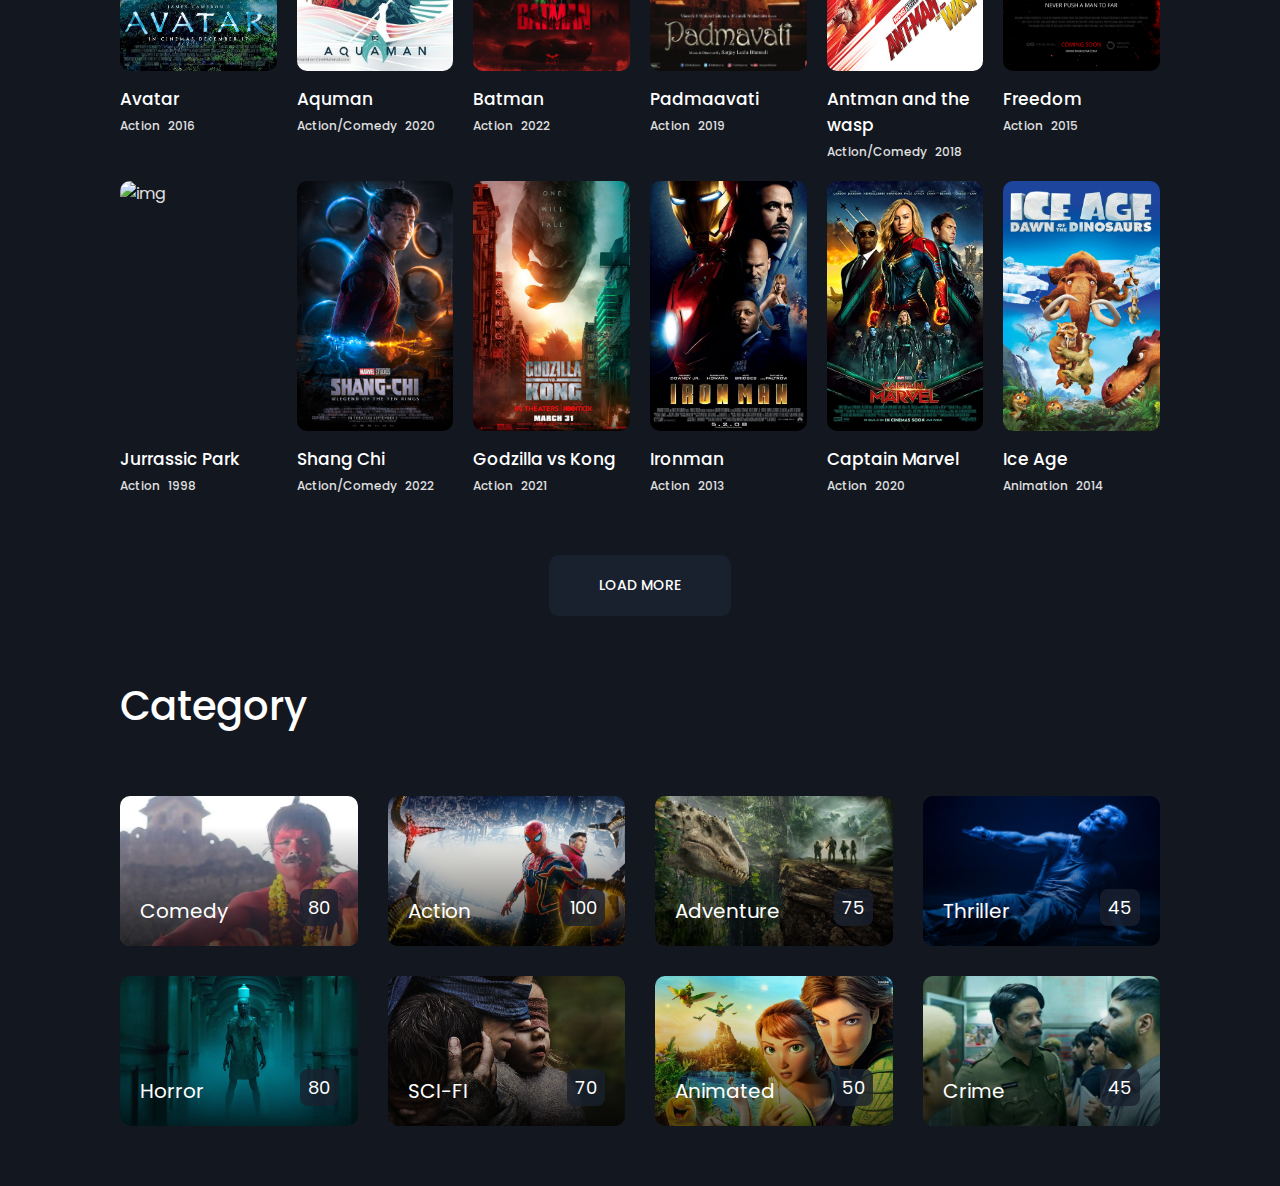
==== commit c8122d9a: "Create Movies Category Section and add some images" ====
--- a/index.html
+++ b/index.html
@@ -141,7 +141,7 @@
 
                 <!-- Movies Grid Section -->
                 <div class="movies-grid">
-                                              <!-- Movies:1 -->
+                    <!-- Movies:1 -->
                     <div class="movie-card">
 
                         <div class="card-head">
@@ -168,7 +168,7 @@
                             </div>
                         </div>
                     </div>
-                                                   <!-- Movies:2 -->
+                    <!-- Movies:2 -->
                     <div class="movie-card">
 
                         <div class="card-head">
@@ -195,7 +195,7 @@
                             </div>
                         </div>
                     </div>
-                                                    <!-- Movies:3 -->
+                    <!-- Movies:3 -->
                     <div class="movie-card">
 
                         <div class="card-head">
@@ -222,7 +222,7 @@
                             </div>
                         </div>
                     </div>
-                                                    <!-- Movies:4 -->
+                    <!-- Movies:4 -->
                     <div class="movie-card">
 
                         <div class="card-head">
@@ -249,7 +249,7 @@
                             </div>
                         </div>
                     </div>
-                                                <!-- Movies:5 -->
+                    <!-- Movies:5 -->
                     <div class="movie-card">
 
                         <div class="card-head">
@@ -303,11 +303,12 @@
                             </div>
                         </div>
                     </div>
-                                                    <!-- Movies:7 -->
-                    <div class="movie-card">
-
-                        <div class="card-head">
-                            <img src="/images/movies 2/Doctor strange in the multiverse of madness.jpg" alt="img" class="card-img">
+                    <!-- Movies:7 -->
+                    <div class="movie-card">
+
+                        <div class="card-head">
+                            <img src="/images/movies 2/Doctor strange in the multiverse of madness.jpg" alt="img"
+                                class="card-img">
 
                             <div class="card-overlay">
                                 <div class="bookmark">
@@ -331,7 +332,7 @@
                         </div>
                     </div>
 
-                                                    <!-- Movie:8 -->
+                    <!-- Movie:8 -->
                     <div class="movie-card">
 
                         <div class="card-head">
@@ -359,7 +360,7 @@
                         </div>
                     </div>
 
-                                                    <!-- Movies:9 -->
+                    <!-- Movies:9 -->
                     <div class="movie-card">
 
                         <div class="card-head">
@@ -386,7 +387,7 @@
                             </div>
                         </div>
                     </div>
-                                                    <!-- Movies:10 -->
+                    <!-- Movies:10 -->
                     <div class="movie-card">
 
                         <div class="card-head">
@@ -413,7 +414,7 @@
                             </div>
                         </div>
                     </div>
-                                                    <!-- Movies:11 -->
+                    <!-- Movies:11 -->
                     <div class="movie-card">
 
                         <div class="card-head">
@@ -440,7 +441,7 @@
                             </div>
                         </div>
                     </div>
-                                                    <!-- Movies:12 -->
+                    <!-- Movies:12 -->
                     <div class="movie-card">
 
                         <div class="card-head">
@@ -467,7 +468,7 @@
                             </div>
                         </div>
                     </div>
-                                                    <!-- Movies:13 -->
+                    <!-- Movies:13 -->
                     <div class="movie-card">
 
                         <div class="card-head">
@@ -494,7 +495,7 @@
                             </div>
                         </div>
                     </div>
-                                                    <!-- Movies:14 -->
+                    <!-- Movies:14 -->
                     <div class="movie-card">
 
                         <div class="card-head">
@@ -521,7 +522,7 @@
                             </div>
                         </div>
                     </div>
-                                                     <!-- Movies:15 -->
+                    <!-- Movies:15 -->
                     <div class="movie-card">
 
                         <div class="card-head">
@@ -548,7 +549,7 @@
                             </div>
                         </div>
                     </div>
-                                                     <!-- Movies:16 -->
+                    <!-- Movies:16 -->
                     <div class="movie-card">
 
                         <div class="card-head">
@@ -575,7 +576,7 @@
                             </div>
                         </div>
                     </div>
-                                                    <!-- Movies:17 -->
+                    <!-- Movies:17 -->
                     <div class="movie-card">
 
                         <div class="card-head">
@@ -602,7 +603,7 @@
                             </div>
                         </div>
                     </div>
-                                                    <!-- Movies:18 -->
+                    <!-- Movies:18 -->
                     <div class="movie-card">
 
                         <div class="card-head">
@@ -629,7 +630,7 @@
                             </div>
                         </div>
                     </div>
-                                                    <!-- Movies:19 -->
+                    <!-- Movies:19 -->
                     <div class="movie-card">
 
                         <div class="card-head">
@@ -656,7 +657,7 @@
                             </div>
                         </div>
                     </div>
-                                                     <!-- Movies:20 -->
+                    <!-- Movies:20 -->
                     <div class="movie-card">
 
                         <div class="card-head">
@@ -683,7 +684,7 @@
                             </div>
                         </div>
                     </div>
-                                                  <!-- Movies:21 -->
+                    <!-- Movies:21 -->
                     <div class="movie-card">
 
                         <div class="card-head">
@@ -710,7 +711,7 @@
                             </div>
                         </div>
                     </div>
-                                                   <!-- Movies:22 -->
+                    <!-- Movies:22 -->
                     <div class="movie-card">
 
                         <div class="card-head">
@@ -737,7 +738,7 @@
                             </div>
                         </div>
                     </div>
-                                                  <!-- Movies:23 -->
+                    <!-- Movies:23 -->
                     <div class="movie-card">
 
                         <div class="card-head">
@@ -764,7 +765,7 @@
                             </div>
                         </div>
                     </div>
-                                                  <!-- Movies:24 -->
+                    <!-- Movies:24 -->
                     <div class="movie-card">
 
                         <div class="card-head">
@@ -794,11 +795,70 @@
 
                 </div>
 
+                <!-- Lode more button -->
+
+                <button class="load-more">LOAD MORE</button>
+
 
             </section>
 
-            <!-- More Button Section -->
-        </main>
+
+            <!-- Category Section -->
+
+            <section class="category" id="category">
+                <h2 class="section-heading">Category</h2>
+                <div class="category-grid">
+                    <div class="category-card">
+                        <img src="/images/Comedy-P.jpeg" alt="img" class="card-img">
+                        <div class="name">Comedy</div>
+                        <div class="total">80</div>
+                    </div>
+                    <div class="category-card">
+                        <img src="/images/spider-man-no-way-home.jpg" alt="img" class="card-img">
+                        <div class="name">Action</div>
+                        <div class="total">100</div>
+                    </div>
+                    <div class="category-card">
+                        <img src="/images/adventure.jpg" alt="img" class="card-img">
+                        <div class="name">Adventure</div>
+                        <div class="total">75</div>
+                    </div>
+                    <div class="category-card">
+                        <img src="/images/Thriller-P.jpg" alt="img" class="card-img">
+                        <div class="name">Thriller</div>
+                        <div class="total">45</div>
+                    </div>
+                    <div class="category-card">
+                        <img src="/images/Horro-M.jpg" alt="img" class="card-img">
+                        <div class="name">Horror</div>
+                        <div class="total">80</div>
+                    </div>
+                    <div class="category-card">
+                        <img src="/images/Sci-fi-P.jpg" alt="img" class="card-img">
+                        <div class="name">SCI-FI</div>
+                        <div class="total">70</div>
+                    </div>
+                    <div class="category-card">
+                        <img src="/images/Animated-P.jpg" alt="img" class="card-img">
+                        <div class="name">Animated</div>
+                        <div class="total">50</div>
+                    </div>
+                    <div class="category-card">
+                        <img src="/images/Crime-P.jpg" alt="img" class="card-img">
+                        <div class="name">Crime</div>
+                        <div class="total">45</div>
+                    </div>
+                </div>
+            </section>
+
+
+            
+        </main>   
+    </div>
+
+
+
+    </main>
     </div>
 
 
--- a/css/main.css
+++ b/css/main.css
@@ -17,7 +17,8 @@
 }
 .navbar,
 .banner,
-.movies{
+.movies,
+.category{
     padding: 0 var(--px);
 }
 
@@ -352,7 +353,7 @@
   .movie-card .card-head {
     position: relative;
     height: 250px;
-    /* border-radius: 15px; */
+    border-radius: 15px;
     border-radius: 10px;
     margin-bottom: 15px;
     overflow: hidden;
@@ -452,8 +453,87 @@
   .movie-card .genre { 
     margin-right: 8px; 
 }
-  
-
-
-
-
+
+
+/* load more section */
+
+.load-more{
+    background: var(--oxford-blue);
+    display: block;
+    margin:auto;
+    padding: 20px 50px;
+    border-radius:   10px;
+    font-size: var(--fs-sm);
+    font-weight: var(--fw-5);
+    color: var(--white);
+    transition: all 0.6s ease-out;
+}
+.load-more:hover{
+    background: var(--light-azure);
+}
+
+
+/* Category Section */
+
+.section-heading{
+    font-size: var(--section-heading);
+    font-weight: var(--fw-5);
+    margin-bottom: 60px;
+}
+
+.category{
+    margin-bottom: 60px;
+}
+.category-grid {
+    display: grid;
+    grid-template-columns: repeat(4,1fr);
+    gap: 30px;
+}
+
+.category-card{
+    /* border: 1px solid red; */
+    position: relative;
+    height: 150px;
+    border-radius: 10px;
+    overflow: hidden;
+    cursor: pointer;
+
+}
+.category-card::after{
+    content: " ";
+    position: absolute;
+    inset: 0;
+    background: linear-gradient(180deg, transparent 20%,#000a);
+}
+
+.category-card:hover .card-img{
+    transform: scale(1.1);
+}
+.category-card .name,
+.category-card .total{
+    position: absolute;
+    bottom:20px;
+    color: var(--white);
+    z-index: 20;
+
+}
+.category-card .name{
+    left: 20px;
+    font-size: 20px;
+}
+
+.category-card .total{
+    right: 20px;
+    font-size: 18px;
+    background: var( --oxford-blue-50);
+    padding: 5px 8px;
+    border-radius: 8px;
+}
+.category-card:hover .name{
+    color: var(--light-azure);
+}
+  
+
+
+
+
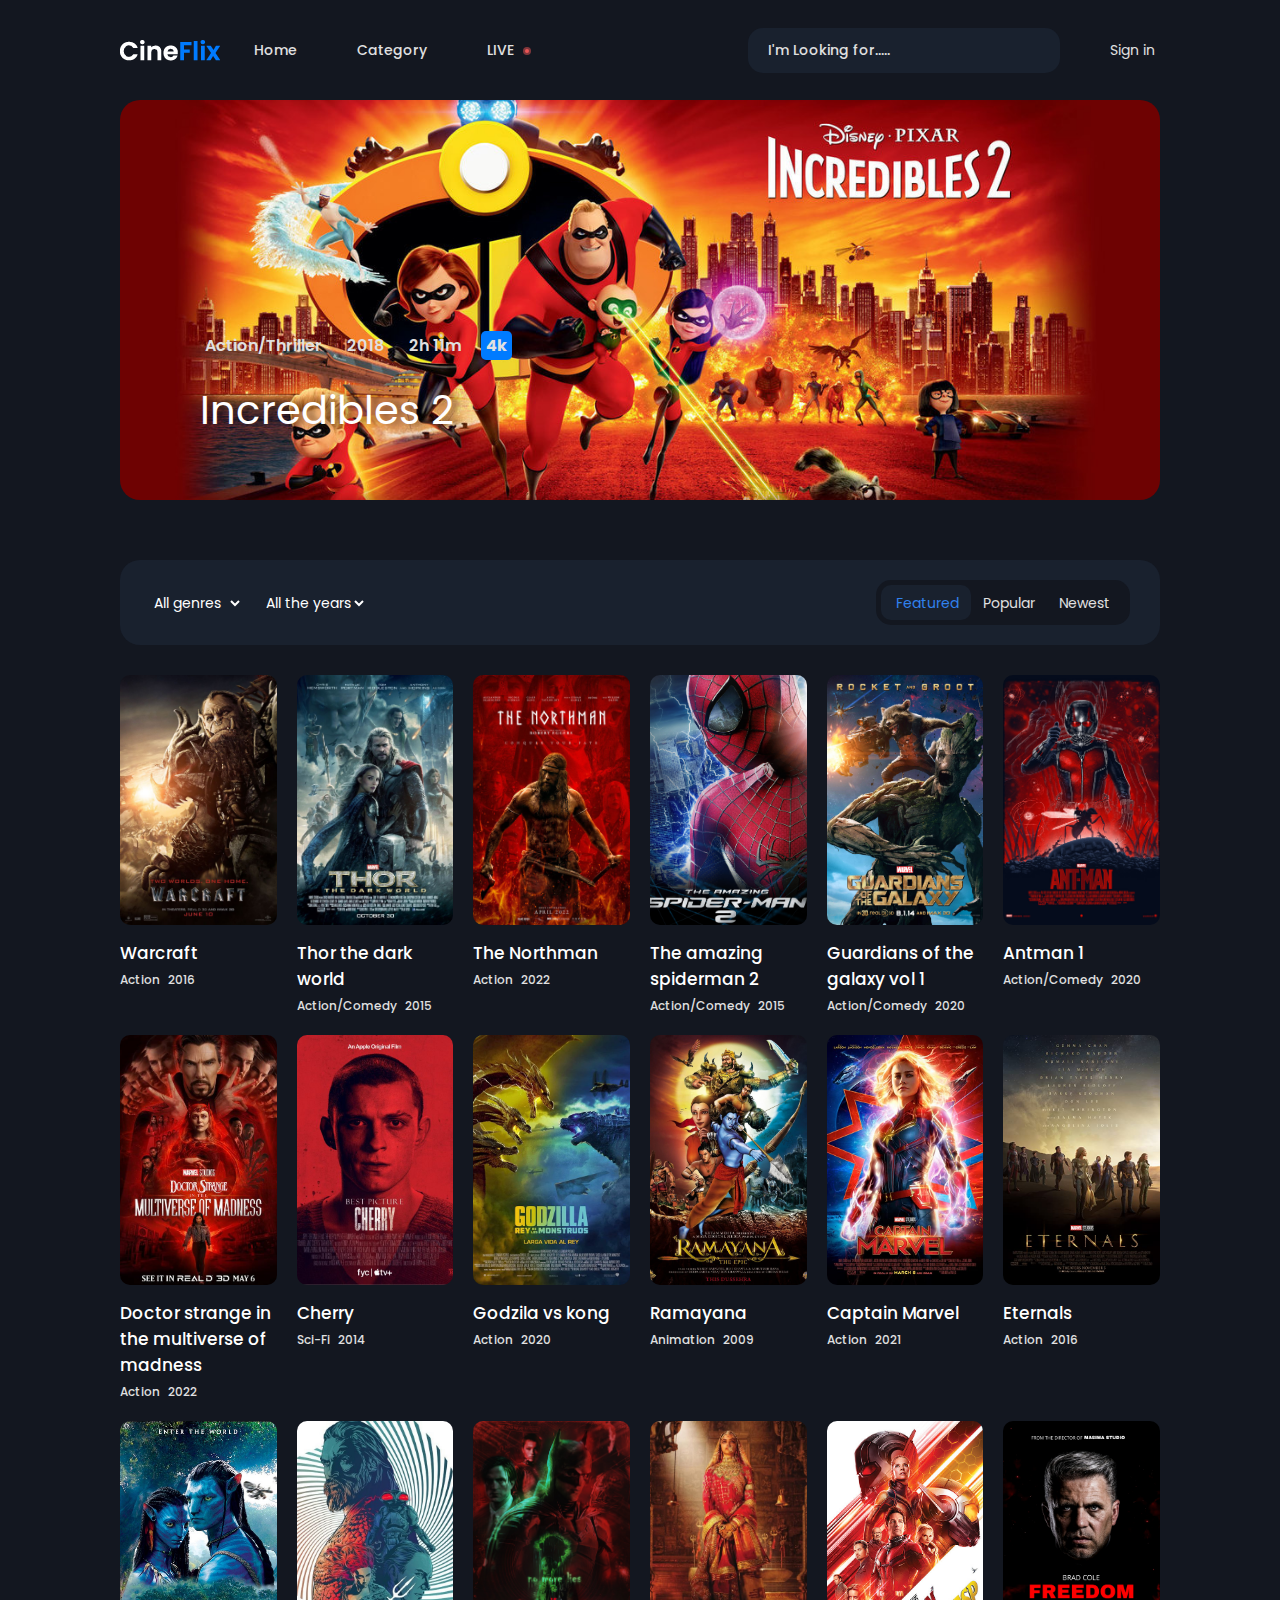
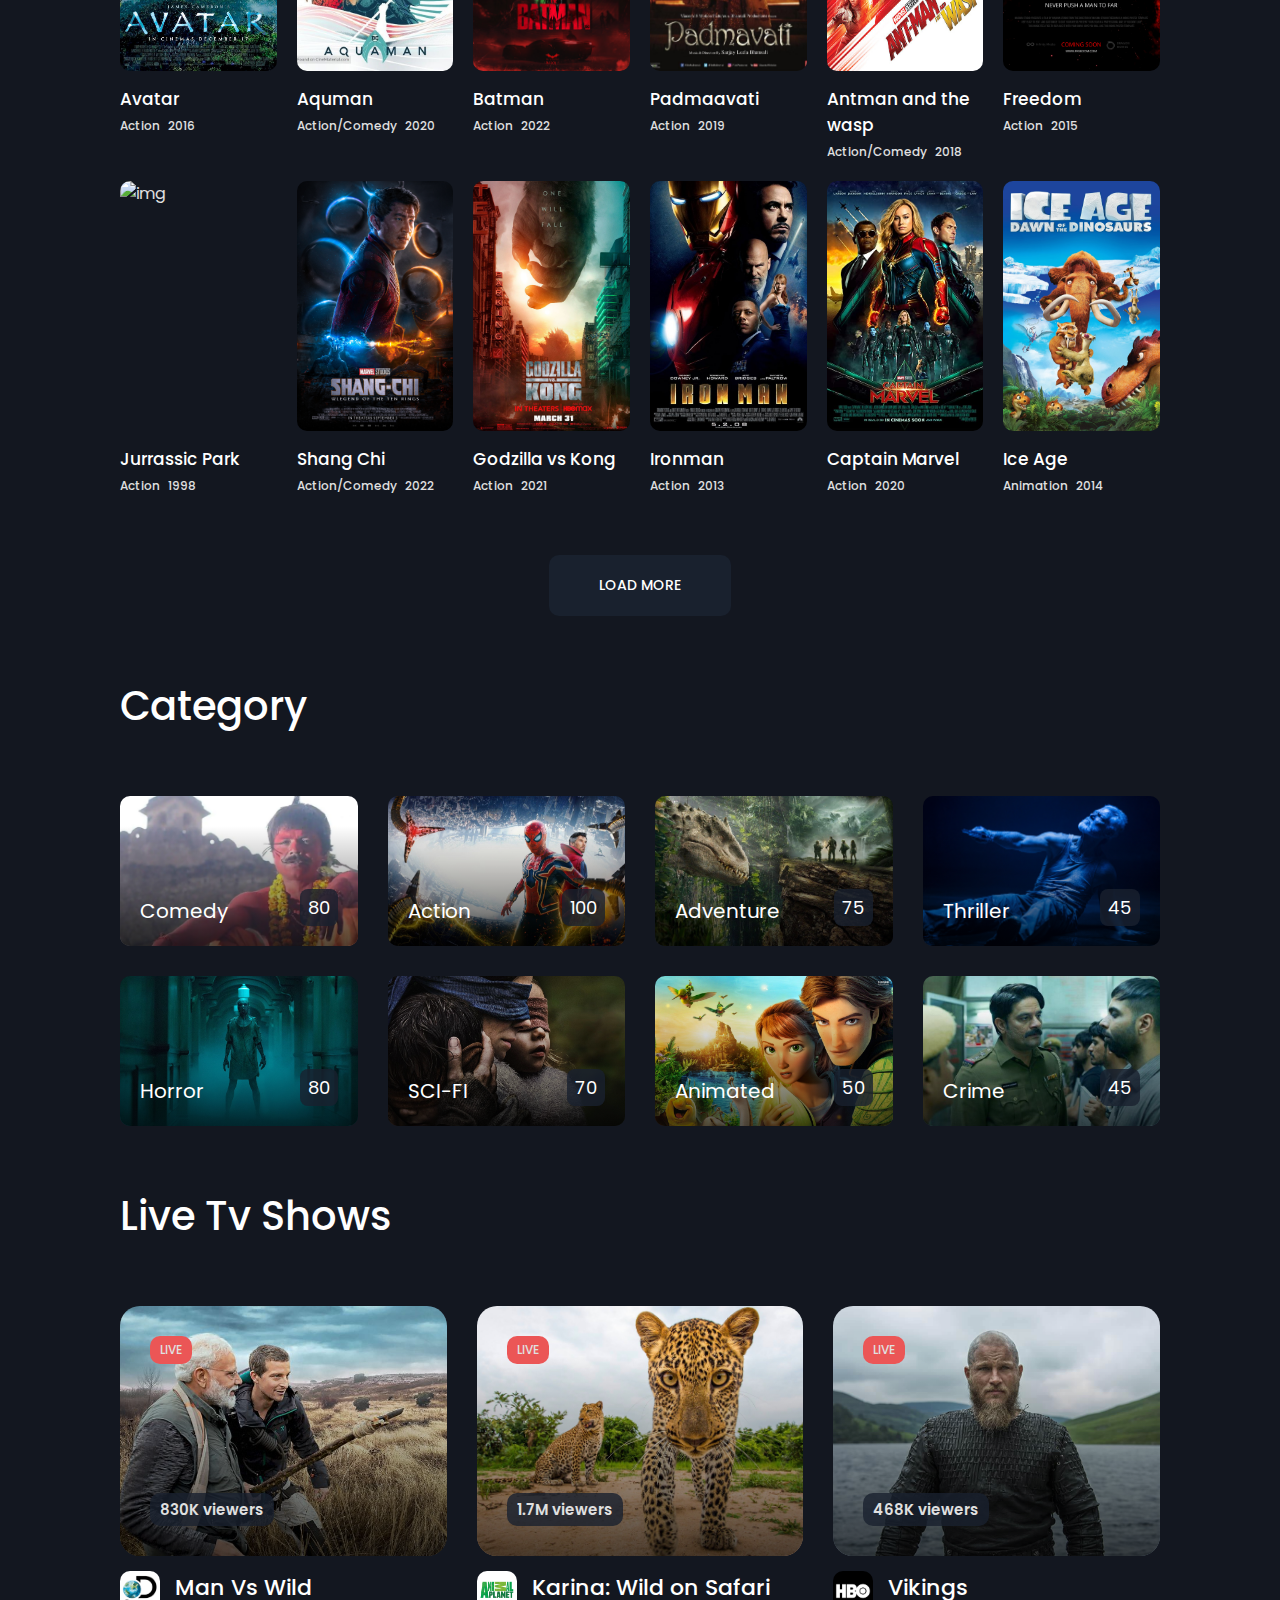
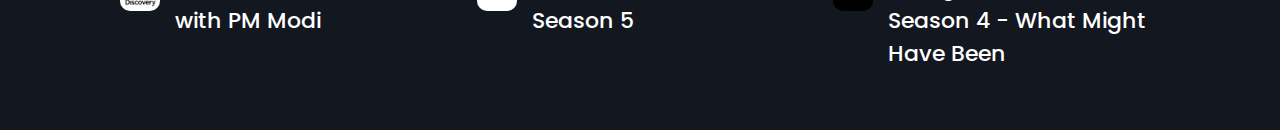
==== commit 213d8fa2: "Create Live TV Shows Section" ====
--- a/index.html
+++ b/index.html
@@ -852,13 +852,72 @@
             </section>
 
 
-            
-        </main>   
-    </div>
-
-
-
-    </main>
+            <!-- live Section -->
+            <section class="live" id="live">
+
+                <h2 class="section-heading">Live Tv Shows</h2>
+
+                <div class="live-grid">
+                                     <!-- First Card -->
+                    <div class="live-card">
+
+                        <div class="card-head">
+                            <img src="./images/D-c.jpg" alt="" class="card-img">
+                            <div class="live-badge">LIVE</div>
+                            <div class="total-viewers">830K viewers</div>
+                            <div class="play">
+                                <ion-icon name="play-circle-outline"></ion-icon>
+                            </div>
+                        </div>
+
+                        <div class="card-body">
+                            <img src="./images/discovery-L.png" alt="" class="avatar">
+                            <h3 class="card-title"> Man Vs Wild<br>with PM Modi</h3>
+                        </div>
+
+                    </div>
+                                           <!-- 2nd Card -->
+                    <div class="live-card">
+
+                        <div class="card-head">
+                            <img src="./images/Animals-plant-S.jpeg" alt="" class="card-img">
+                            <div class="live-badge">LIVE</div>
+                            <div class="total-viewers">1.7M viewers</div>
+                            <div class="play">
+                                <ion-icon name="play-circle-outline"></ion-icon>
+                            </div>
+                        </div>
+
+                        <div class="card-body">
+                            <img src="./images/animal-planet-logo3.jpg" alt="" class="avatar">
+                            <h3 class="card-title">Karina: Wild on Safari <br> Season 5</h3>
+                        </div>
+
+                    </div>
+                                         <!-- 3rd Card -->
+                    <div class="live-card">
+
+                        <div class="card-head">
+                            <img src="./images/vikins.jpg" alt="" class="card-img">
+                            <div class="live-badge">LIVE</div>
+                            <div class="total-viewers">468K viewers</div>
+                            <div class="play">
+                                <ion-icon name="play-circle-outline"></ion-icon>
+                            </div>
+                        </div>
+
+                        <div class="card-body">
+                            <img src="./images/HBO-Logo-square.jpg" alt="" class="avatar">
+                            <h3 class="card-title">Vikings <br> Season 4 - What Might Have Been</h3>
+                        </div>
+
+                    </div>
+
+                </div>
+
+            </section>
+
+        </main>
     </div>
 
 
--- a/css/main.css
+++ b/css/main.css
@@ -18,7 +18,8 @@
 .navbar,
 .banner,
 .movies,
-.category{
+.category,
+.live{
     padding: 0 var(--px);
 }
 
@@ -532,8 +533,105 @@
 .category-card:hover .name{
     color: var(--light-azure);
 }
-  
-
-
-
-
+
+
+
+/* Live Section */
+
+.live { margin-bottom: 60px; }
+
+.live-grid {
+  display: grid;
+  grid-template-columns: repeat(auto-fit, minmax(250px, 1fr));
+  gap: 30px;
+}
+
+.live-card { cursor: pointer; }
+
+.live-card .card-head {
+  position: relative;
+  height: 250px;
+  border-radius: 20px;
+  margin-bottom: 15px;
+  overflow: hidden;
+}
+
+.live-card .card-head::after {
+  content: '';
+  position: absolute;
+  inset: 0;
+  background: linear-gradient(180deg, transparent 20%, #000a);
+}
+
+.live-card:hover .card-img { transform: scale(1.1); }
+
+.live-card .live-badge,
+.live-card .total-viewers {
+  position: absolute;
+  left: 30px;
+  border-radius: 10px;
+  padding: 5px 10px;
+  z-index: 10;
+}
+
+.live-card .live-badge {
+  top: 30px;
+  font-size: var(--fs-x-sm);
+  font-weight: var(--fw-5);
+  background: var(--live-indicator);
+}
+
+.live-card .total-viewers {
+  bottom: 30px;
+  font-size: 15px;
+  font-weight: var(--fw-6);
+  background: var(--oxford-blue-50);
+}
+
+.live-card .play {
+  position: absolute;
+  top:  50%;
+  left: 50%;
+  transform: translate(-50%, -50%) scale(0.8);
+  opacity: 0;
+  z-index: 10;
+}
+
+.live-card .play ion-icon {
+  font-size: 80px;
+  --ionicon-stroke-width: 20px;
+  color: var(--white);
+}
+
+.live-card:hover .play {
+  opacity: 1;
+  transform: translate(-50%, -50%) scale(1); 
+}
+
+.live-card .card-body {
+  display:         flex;
+  justify-content: flex-start;
+  align-items:     flex-start;
+}
+
+.live-card .avatar {
+  width: 40px;
+  border-radius: 10px;
+  margin-right: 15px;
+}
+
+.live-card .card-title {
+  font-size: var(--fs-lg);
+  font-weight: var(--fw-5);
+}
+
+.live-card:hover .card-title { color: var(--light-azure); }
+
+
+
+
+   
+
+
+
+
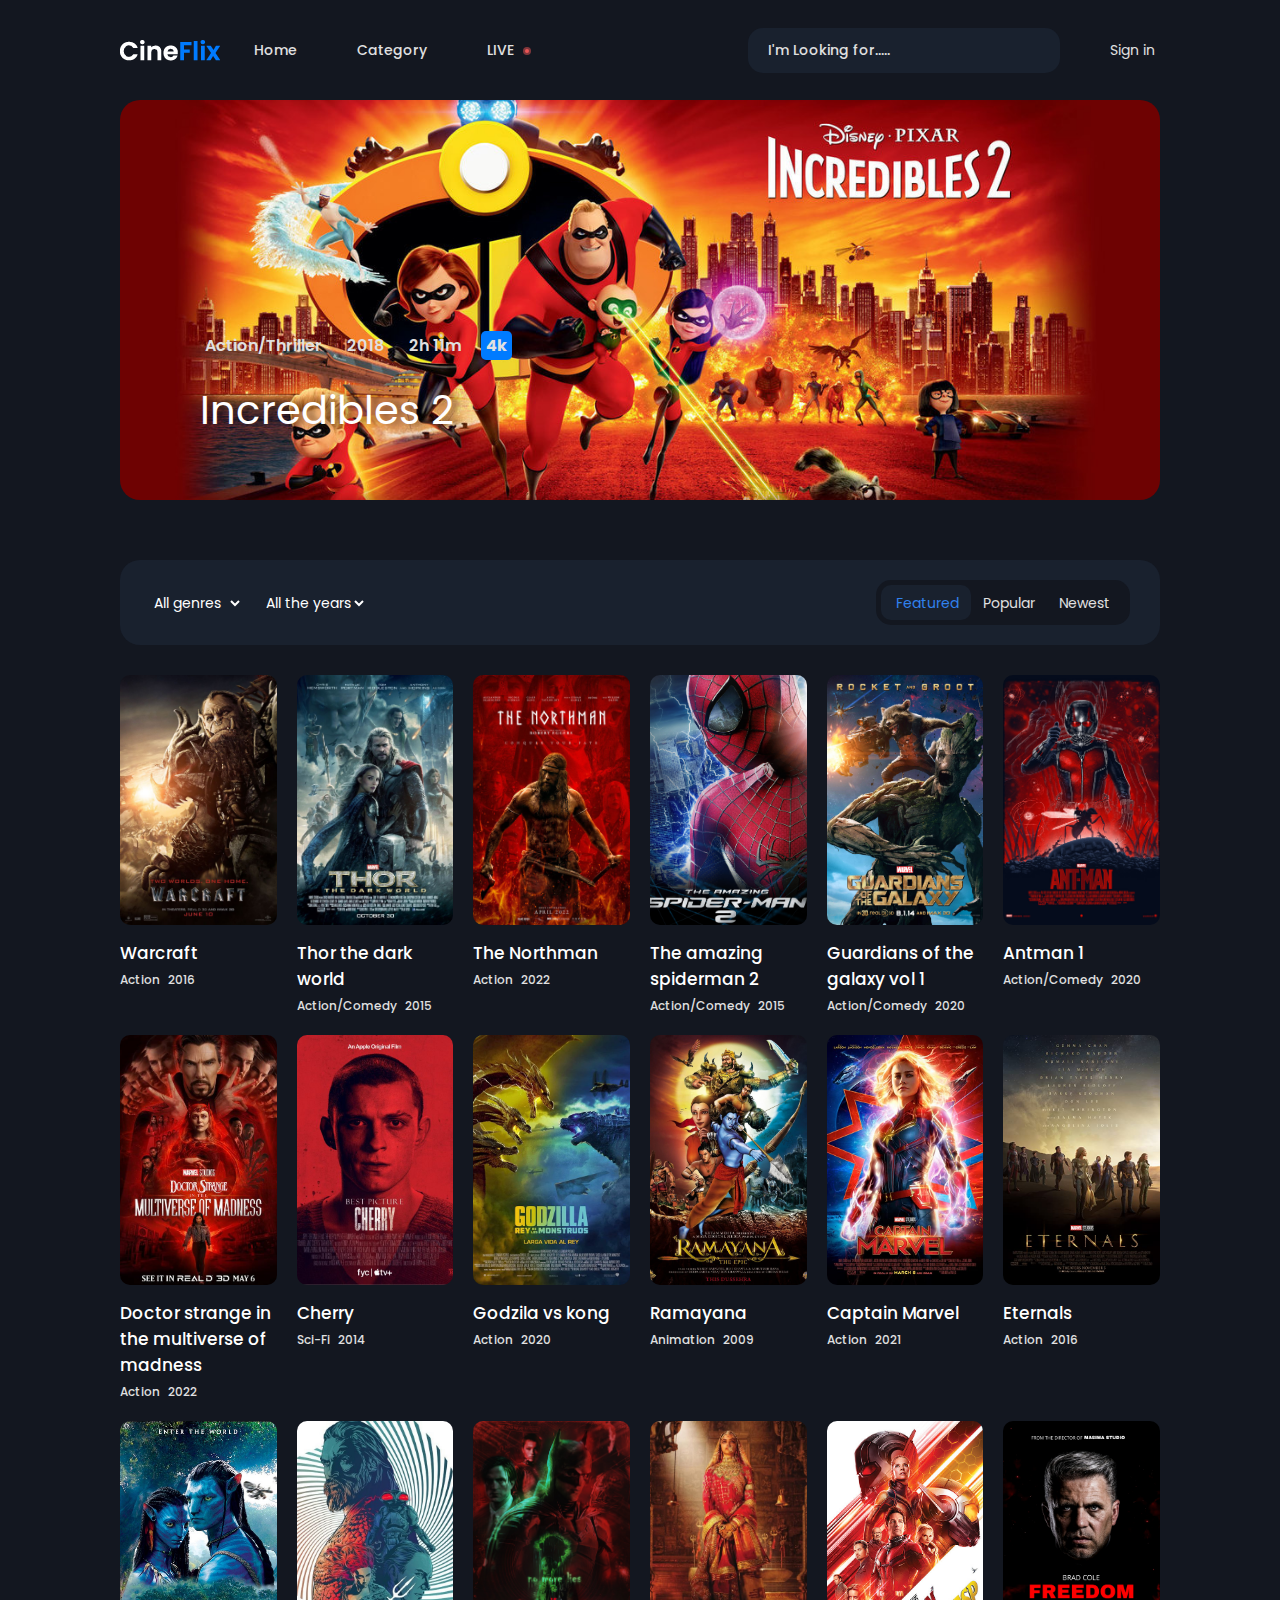
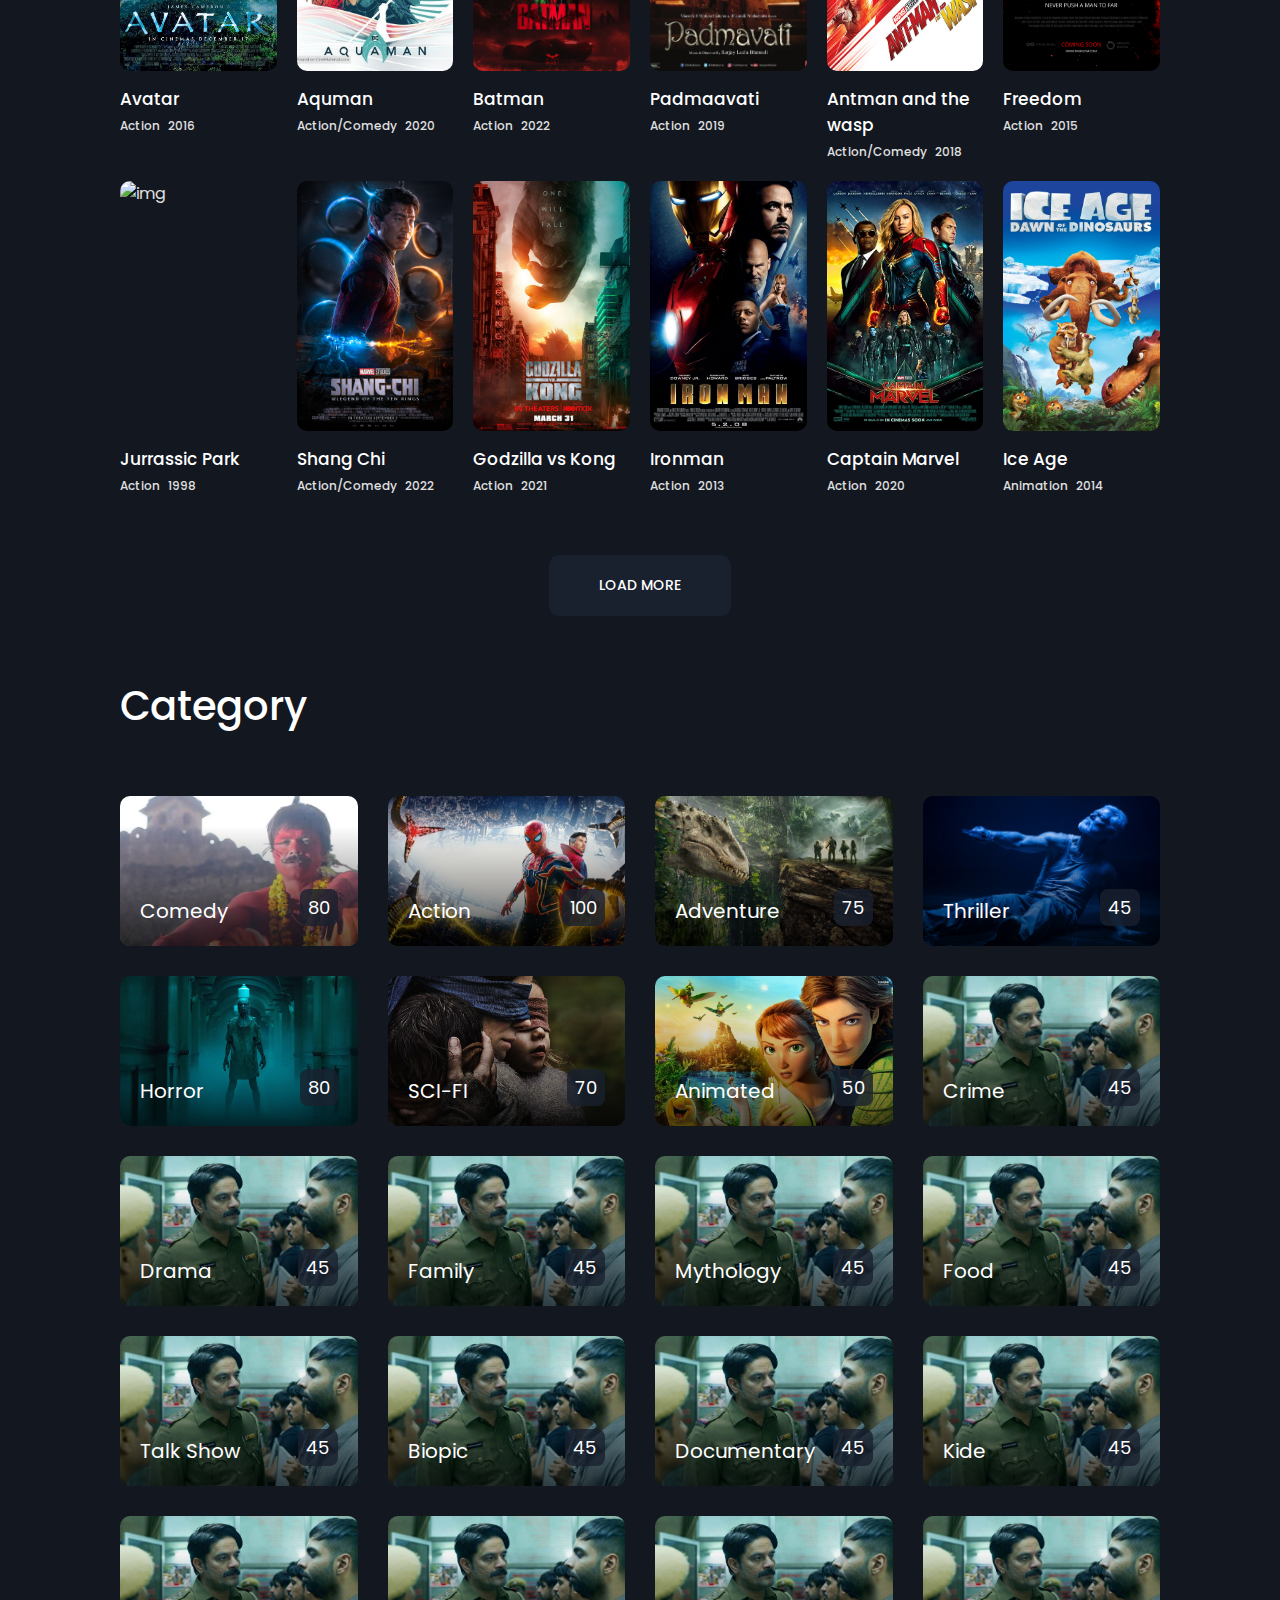
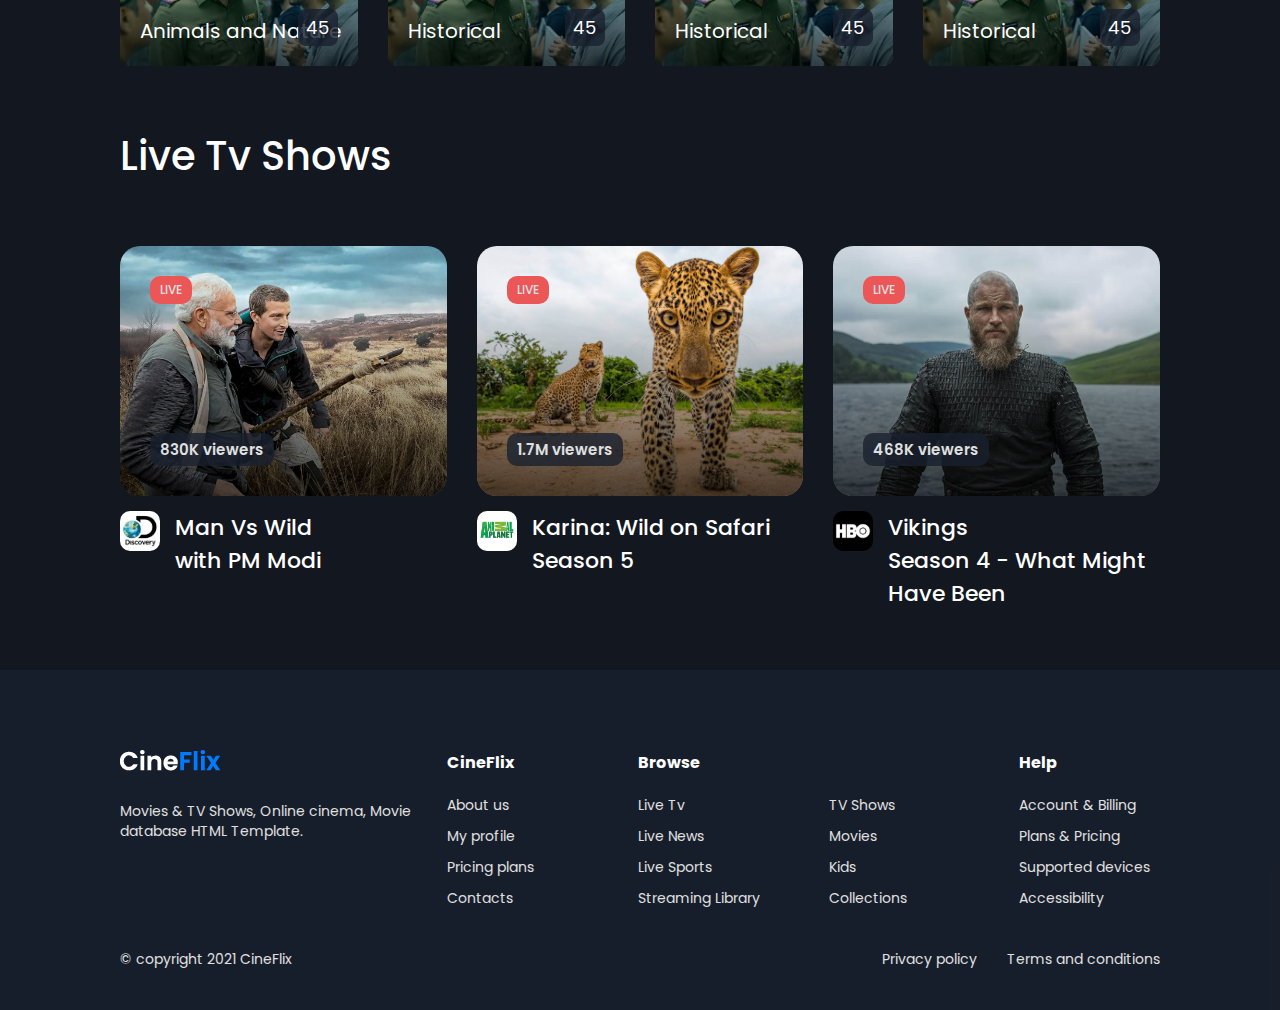
==== commit f5de0b2b: "Create Footer Section" ====
--- a/index.html
+++ b/index.html
@@ -803,6 +803,7 @@
             </section>
 
 
+
             <!-- Category Section -->
 
             <section class="category" id="category">
@@ -848,6 +849,66 @@
                         <div class="name">Crime</div>
                         <div class="total">45</div>
                     </div>
+                    <div class="category-card">
+                        <img src="/images/Crime-P.jpg" alt="img" class="card-img">
+                        <div class="name">Drama</div>
+                        <div class="total">45</div>
+                    </div>
+                    <div class="category-card">
+                        <img src="/images/Crime-P.jpg" alt="img" class="card-img">
+                        <div class="name">Family</div>
+                        <div class="total">45</div>
+                    </div>
+                    <div class="category-card">
+                        <img src="/images/Crime-P.jpg" alt="img" class="card-img">
+                        <div class="name">Mythology</div>
+                        <div class="total">45</div>
+                    </div>
+                    <div class="category-card">
+                        <img src="/images/Crime-P.jpg" alt="img" class="card-img">
+                        <div class="name">Food</div>
+                        <div class="total">45</div>
+                    </div>
+                    <div class="category-card">
+                        <img src="/images/Crime-P.jpg" alt="img" class="card-img">
+                        <div class="name">Talk Show</div>
+                        <div class="total">45</div>
+                    </div>
+                    <div class="category-card">
+                        <img src="/images/Crime-P.jpg" alt="img" class="card-img">
+                        <div class="name">Biopic</div>
+                        <div class="total">45</div>
+                    </div>
+                    <div class="category-card">
+                        <img src="/images/Crime-P.jpg" alt="img" class="card-img">
+                        <div class="name">Documentary</div>
+                        <div class="total">45</div>
+                    </div>
+                    <div class="category-card">
+                        <img src="/images/Crime-P.jpg" alt="img" class="card-img">
+                        <div class="name">Kide</div>
+                        <div class="total">45</div>
+                    </div>
+                    <div class="category-card">
+                        <img src="/images/Crime-P.jpg" alt="img" class="card-img">
+                        <div class="name">Animals and Nature</div>
+                        <div class="total">45</div>
+                    </div>
+                    <div class="category-card">
+                        <img src="/images/Crime-P.jpg" alt="img" class="card-img">
+                        <div class="name">Historical</div>
+                        <div class="total">45</div>
+                    </div>
+                    <div class="category-card">
+                        <img src="/images/Crime-P.jpg" alt="img" class="card-img">
+                        <div class="name">Historical</div>
+                        <div class="total">45</div>
+                    </div>
+                    <div class="category-card">
+                        <img src="/images/Crime-P.jpg" alt="img" class="card-img">
+                        <div class="name">Historical</div>
+                        <div class="total">45</div>
+                    </div>
                 </div>
             </section>
 
@@ -858,7 +919,7 @@
                 <h2 class="section-heading">Live Tv Shows</h2>
 
                 <div class="live-grid">
-                                     <!-- First Card -->
+                    <!-- First Card -->
                     <div class="live-card">
 
                         <div class="card-head">
@@ -876,7 +937,7 @@
                         </div>
 
                     </div>
-                                           <!-- 2nd Card -->
+                    <!-- 2nd Card -->
                     <div class="live-card">
 
                         <div class="card-head">
@@ -894,7 +955,7 @@
                         </div>
 
                     </div>
-                                         <!-- 3rd Card -->
+                    <!-- 3rd Card -->
                     <div class="live-card">
 
                         <div class="card-head">
@@ -917,7 +978,99 @@
 
             </section>
 
+
         </main>
+
+        <!--Footer Section  -->
+        <footer>
+
+            <div class="footer-content">
+
+                <div class="footer-brand">
+                    <img src="/images/logo.png" alt="" class="footer-logo">
+                    <p class="slogan">Movies & TV Shows, Online cinema,
+                        Movie database HTML Template.</p>
+
+
+                    <div class="social-link">
+
+                        <a href="#">
+                            <ion-icon name="logo-facebook"></ion-icon>
+                        </a>
+                        <a href="#">
+                            <ion-icon name="logo-twitter"></ion-icon>
+                        </a>
+                        <a href="#">
+                            <ion-icon name="logo-instagram"></ion-icon>
+                        </a>
+                        <a href="#">
+                            <ion-icon name="logo-youtube"></ion-icon>
+                        </a>
+
+                    </div>
+                </div>
+
+
+                <div class="footer-links">
+                    <ul>
+
+                        <h4 class="link-heading">CineFlix</h4>
+
+                        <li class="link-item"><a href="#">About us</a></li>
+                        <li class="link-item"><a href="#">My profile</a></li>
+                        <li class="link-item"><a href="#">Pricing plans</a></li>
+                        <li class="link-item"><a href="#">Contacts</a></li>
+
+                    </ul>
+
+                    <ul>
+
+                        <h4 class="link-heading">Browse</h4>
+
+                        <li class="link-item"><a href="#">Live Tv</a></li>
+                        <li class="link-item"><a href="#">Live News</a></li>
+                        <li class="link-item"><a href="#">Live Sports</a></li>
+                        <li class="link-item"><a href="#">Streaming Library</a></li>
+
+                    </ul>
+
+                    <ul>
+
+                        <li class="link-item"><a href="#">TV Shows</a></li>
+                        <li class="link-item"><a href="#">Movies</a></li>
+                        <li class="link-item"><a href="#">Kids</a></li>
+                        <li class="link-item"><a href="#">Collections</a></li>
+
+                    </ul>
+
+                    <ul>
+
+                        <h4 class="link-heading">Help</h4>
+
+                        <li class="link-item"><a href="#">Account & Billing</a></li>
+                        <li class="link-item"><a href="#">Plans & Pricing</a></li>
+                        <li class="link-item"><a href="#">Supported devices</a></li>
+                        <li class="link-item"><a href="#">Accessibility</a></li>
+
+                    </ul>
+                </div>
+
+            </div>
+
+            <div class="footer-copyright">
+
+                <div class="copyright">
+                    <p>&#169; copyright 2021 CineFlix</p>
+                </div>
+
+                <div class="wrapper">
+                    <a href="#">Privacy policy</a>
+                    <a href="#">Terms and conditions</a>
+                </div>
+
+            </div>
+
+        </footer>
     </div>
 
 
--- a/css/main.css
+++ b/css/main.css
@@ -630,6 +630,91 @@
 
 
 
+/* Foooter Section */
+
+footer{
+    background: var(--oxford-blue-50);
+    padding:80px var(--px) 40px ;
+}
+
+.footer-content{
+    display: flex;
+    justify-content: space-between;
+    align-items: flex-start;
+    /* align-items: center; */
+    border-bottom: 1px solid var(--oxford-blue-50);
+    border-bottom: 80px;
+}
+.foter-brand{
+    max-width: 250px;
+    margin-right: 130px;
+}
+.footer-logo{
+    width: 100px;
+    margin-bottom: 30px;
+}
+.slogan{
+    font-size: var(--fs-sm);
+    line-height: 20px;
+    margin-bottom: 20px;
+
+}
+
+.social-link a{
+    display: inline-block;
+
+
+}
+.social-link ion-icon{
+    font-size: 25px;
+    margin-right: 20px;
+}
+.footer-links {
+    width: 100%;
+    display: grid;
+    grid-template-columns: repeat(4, 1fr);
+    gap: 50px;
+    align-items: flex-end;
+
+}
+.link-heading{
+    margin-bottom: 20px;
+}
+.link-item{
+    font-size: var(--fs-sm);
+}
+ul .link-item:not(:last-child){
+    margin-bottom: 10px;
+}
+.link-item:hover a{
+    color: var(--light-azure);
+}
+
+.footer-copyright{
+    display: flex;
+    justify-content: space-between;
+    align-items: center;
+    padding-top: 40px;
+
+}
+.footer-copyright p,
+.wrapper a {
+    font-size: var(--fs-sm);
+}
+.wrapper a:hover { 
+    color: var(--light-azure);
+}
+
+.wrapper {
+     display: flex;
+}
+
+.wrapper a:not(:last-child) {
+     margin-right: 30px;
+}
+
+
+
    
 
 
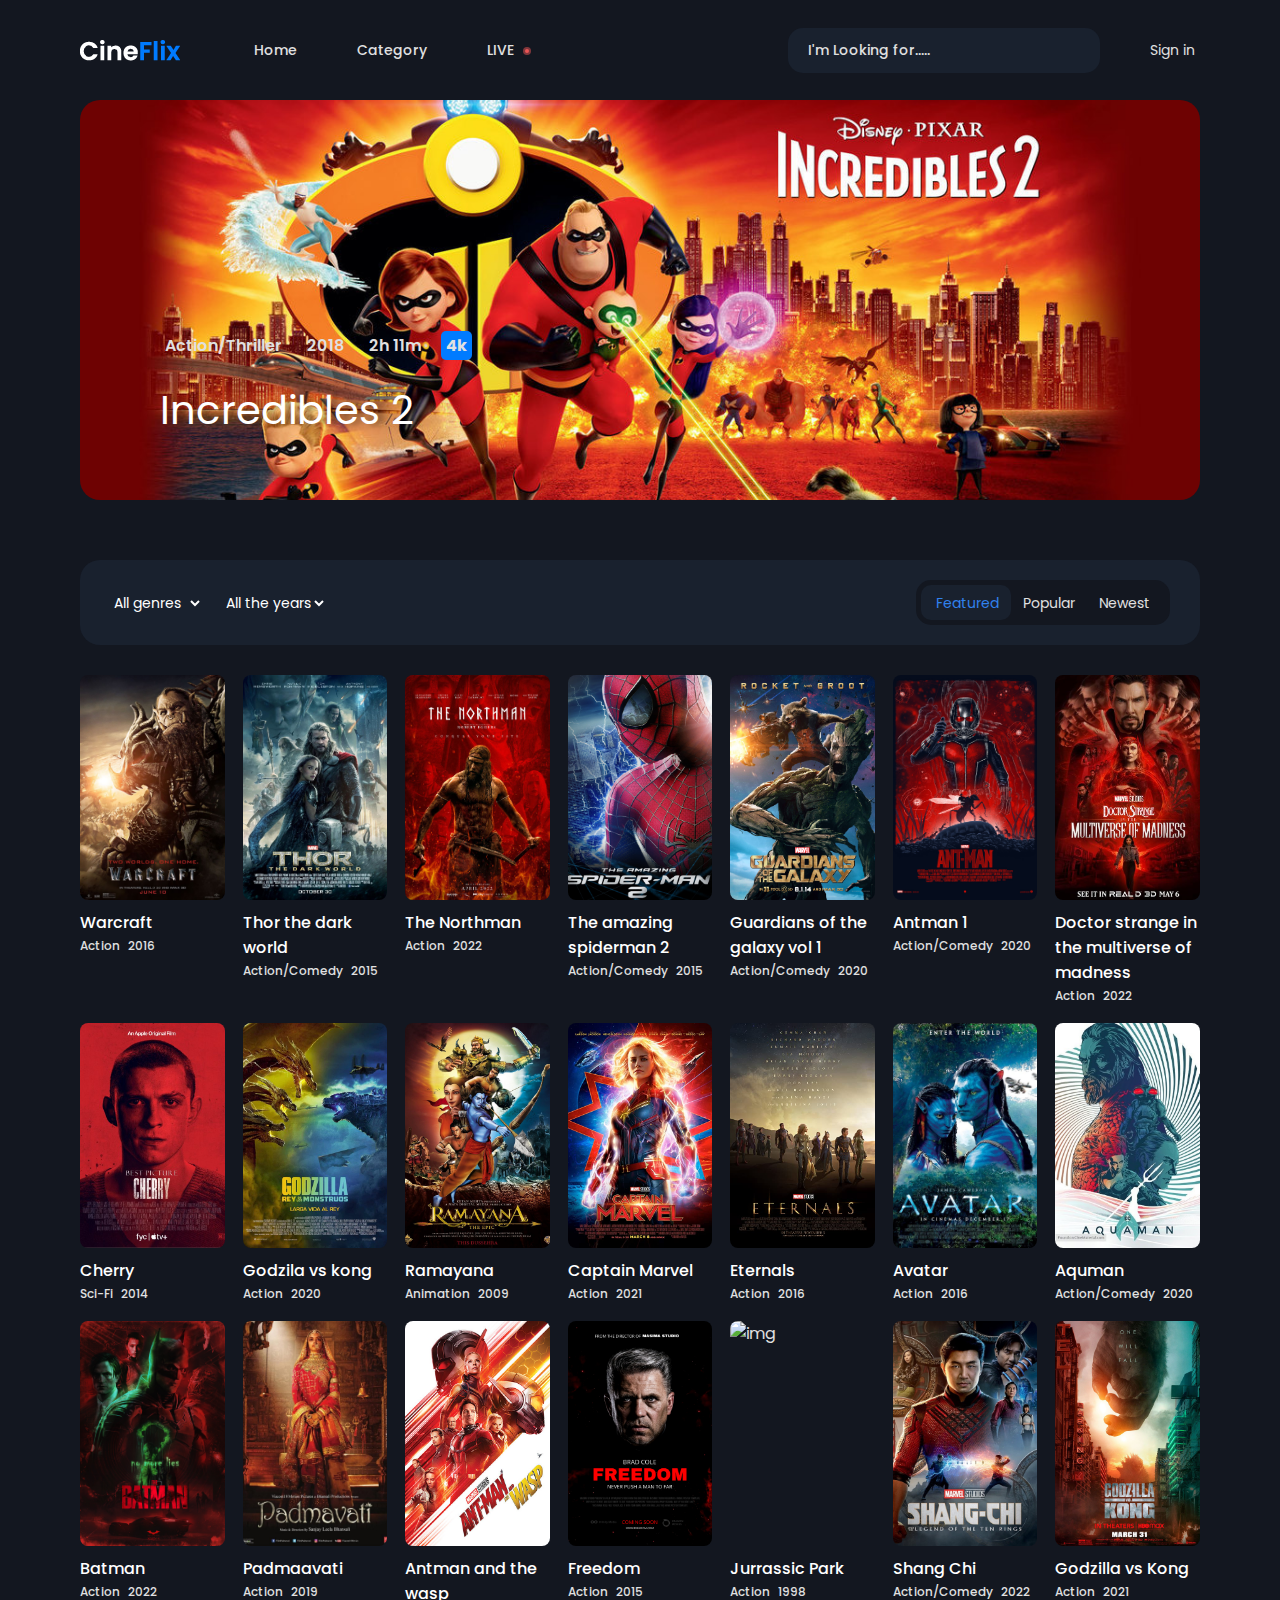
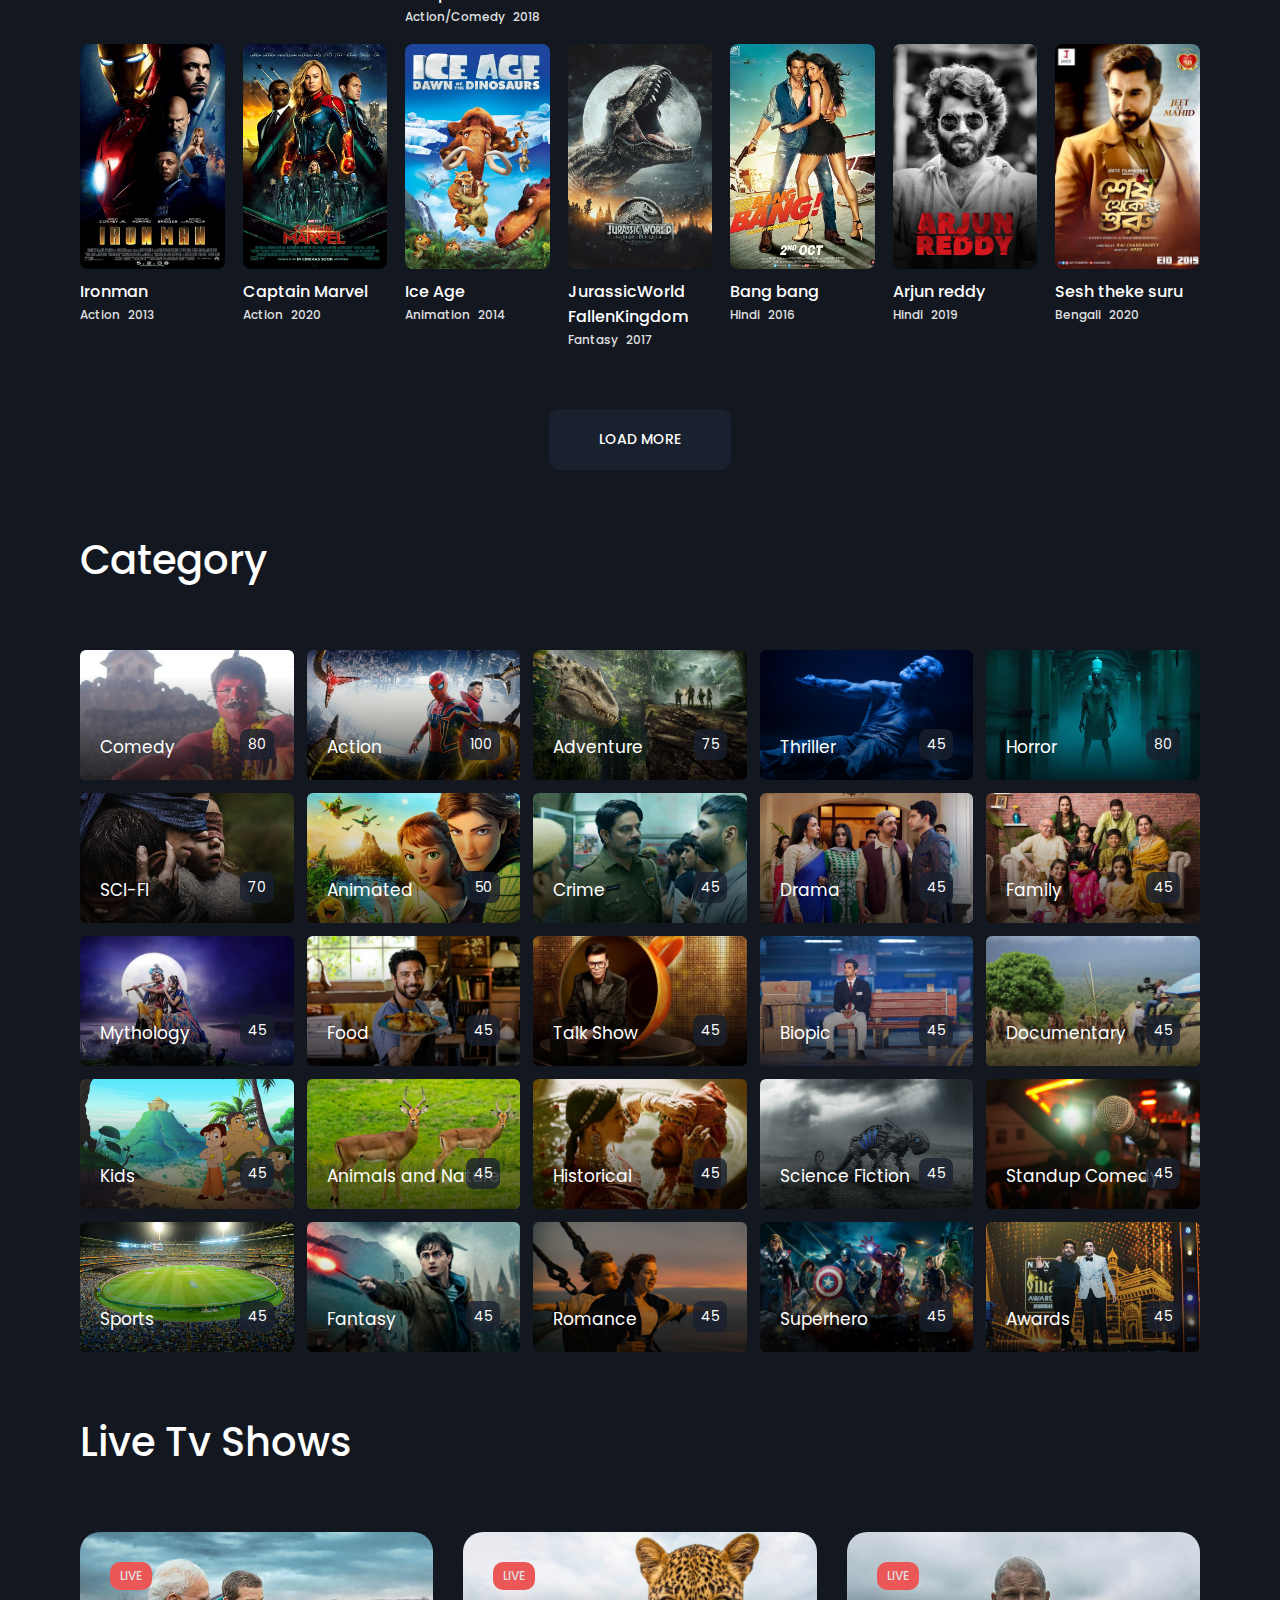
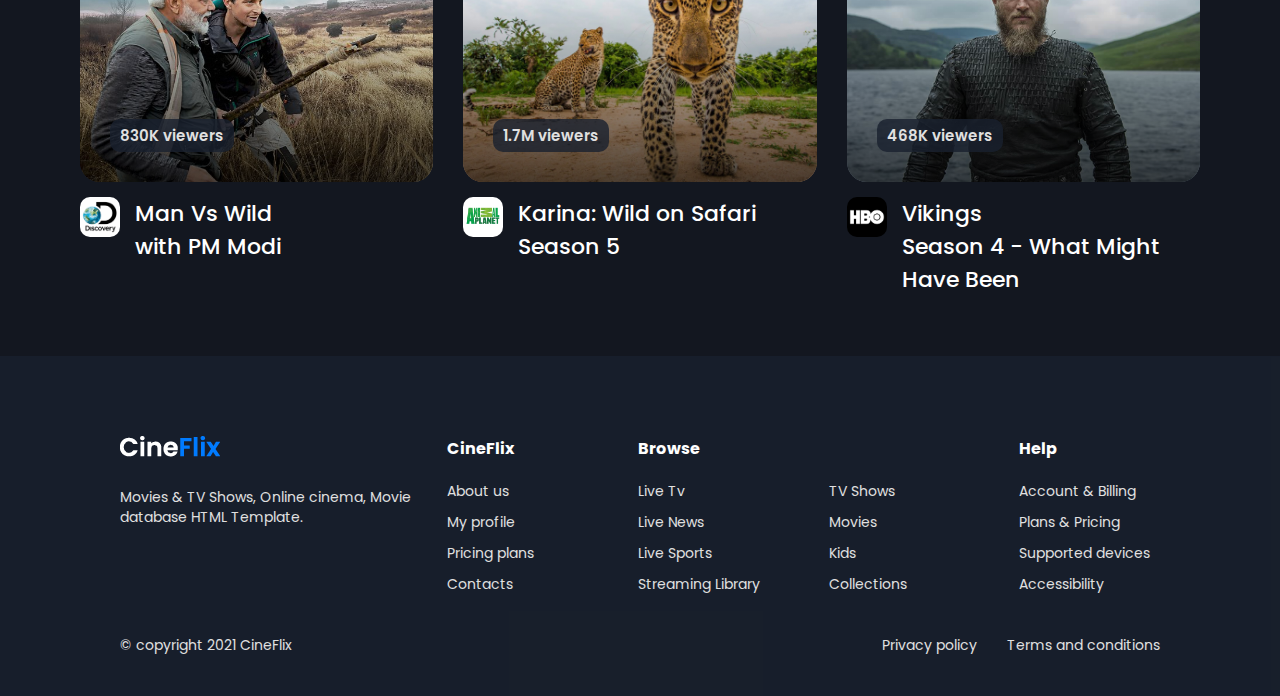
==== commit bd318c0b: "Categori section cpmplite and many changes in Movies Section,Add many Images." ====
--- a/index.html
+++ b/index.html
@@ -661,7 +661,7 @@
                     <div class="movie-card">
 
                         <div class="card-head">
-                            <img src="/images/movies 2/Shang Chi.jpg" alt="img" class="card-img">
+                            <img src="/images/movies 2/ShangChi-3.jpg" alt="img" class="card-img">
 
                             <div class="card-overlay">
                                 <div class="bookmark">
@@ -789,6 +789,114 @@
                             <div class="card-info">
                                 <span class="genre">Animation</span>
                                 <span class="year">2014</span>
+                            </div>
+                        </div>
+                    </div>
+                    <!-- Movies:25 -->
+                    <div class="movie-card">
+
+                        <div class="card-head">
+                            <img src="/images/movies 2/JurassicWorld-FallenKingdom-1.jpg" alt="img" class="card-img">
+
+                            <div class="card-overlay">
+                                <div class="bookmark">
+                                    <ion-icon name="bookmark-outline"></ion-icon>
+                                </div>
+                                <div class="rating">
+                                    <ion-icon name="star-outline"></ion-icon>
+                                    <span>6.3</span>
+                                </div>
+                                <div class="play">
+                                    <ion-icon name="play-circle-outline"></ion-icon>
+                                </div>
+                            </div>
+                        </div>
+                        <div class="card-body">
+                            <h3 class="card-title">JurassicWorld FallenKingdom</h3>
+                            <div class="card-info">
+                                <span class="genre">Fantasy</span>
+                                <span class="year">2017</span>
+                            </div>
+                        </div>
+                    </div>
+                    <!-- Movies:26 -->
+                    <div class="movie-card">
+
+                        <div class="card-head">
+                            <img src="/images/movies 2/Bang-Bang-2.jpg" alt="img" class="card-img">
+
+                            <div class="card-overlay">
+                                <div class="bookmark">
+                                    <ion-icon name="bookmark-outline"></ion-icon>
+                                </div>
+                                <div class="rating">
+                                    <ion-icon name="star-outline"></ion-icon>
+                                    <span>5.5</span>
+                                </div>
+                                <div class="play">
+                                    <ion-icon name="play-circle-outline"></ion-icon>
+                                </div>
+                            </div>
+                        </div>
+                        <div class="card-body">
+                            <h3 class="card-title">Bang bang</h3>
+                            <div class="card-info">
+                                <span class="genre">Hindi</span>
+                                <span class="year">2016</span>
+                            </div>
+                        </div>
+                    </div>
+                    <!-- Movies:26 -->
+                    <div class="movie-card">
+
+                        <div class="card-head">
+                            <img src="/images/movies 2/Arjun-Reddy-1.jpg" alt="img" class="card-img">
+
+                            <div class="card-overlay">
+                                <div class="bookmark">
+                                    <ion-icon name="bookmark-outline"></ion-icon>
+                                </div>
+                                <div class="rating">
+                                    <ion-icon name="star-outline"></ion-icon>
+                                    <span>6.7</span>
+                                </div>
+                                <div class="play">
+                                    <ion-icon name="play-circle-outline"></ion-icon>
+                                </div>
+                            </div>
+                        </div>
+                        <div class="card-body">
+                            <h3 class="card-title">Arjun reddy</h3>
+                            <div class="card-info">
+                                <span class="genre">Hindi</span>
+                                <span class="year">2019</span>
+                            </div>
+                        </div>
+                    </div>
+                    <!-- Movies:28 -->
+                    <div class="movie-card">
+
+                        <div class="card-head">
+                            <img src="/images/movies 2/Ses-theke-suru-1.jpg" alt="img" class="card-img">
+
+                            <div class="card-overlay">
+                                <div class="bookmark">
+                                    <ion-icon name="bookmark-outline"></ion-icon>
+                                </div>
+                                <div class="rating">
+                                    <ion-icon name="star-outline"></ion-icon>
+                                    <span>5.1</span>
+                                </div>
+                                <div class="play">
+                                    <ion-icon name="play-circle-outline"></ion-icon>
+                                </div>
+                            </div>
+                        </div>
+                        <div class="card-body">
+                            <h3 class="card-title">Sesh theke suru</h3>
+                            <div class="card-info">
+                                <span class="genre">Bengali</span>
+                                <span class="year">2020</span>
                             </div>
                         </div>
                     </div>
@@ -850,63 +958,88 @@
                         <div class="total">45</div>
                     </div>
                     <div class="category-card">
-                        <img src="/images/Crime-P.jpg" alt="img" class="card-img">
+                        <img src="/images/Drama-2.jpg" alt="img" class="card-img">
                         <div class="name">Drama</div>
                         <div class="total">45</div>
                     </div>
                     <div class="category-card">
-                        <img src="/images/Crime-P.jpg" alt="img" class="card-img">
+                        <img src="/images/Family-1.jpg" alt="img" class="card-img">
                         <div class="name">Family</div>
                         <div class="total">45</div>
                     </div>
                     <div class="category-card">
-                        <img src="/images/Crime-P.jpg" alt="img" class="card-img">
+                        <img src="/images/Mythology-4.jpg" alt="img" class="card-img">
                         <div class="name">Mythology</div>
                         <div class="total">45</div>
                     </div>
                     <div class="category-card">
-                        <img src="/images/Crime-P.jpg" alt="img" class="card-img">
+                        <img src="/images/Food-2.jpg" alt="img" class="card-img">
                         <div class="name">Food</div>
                         <div class="total">45</div>
                     </div>
                     <div class="category-card">
-                        <img src="/images/Crime-P.jpg" alt="img" class="card-img">
+                        <img src="/images/Talk-Show-1.jpg" alt="img" class="card-img">
                         <div class="name">Talk Show</div>
                         <div class="total">45</div>
                     </div>
                     <div class="category-card">
-                        <img src="/images/Crime-P.jpg" alt="img" class="card-img">
+                        <img src="/images/Biopic-1.jpg" alt="img" class="card-img">
                         <div class="name">Biopic</div>
                         <div class="total">45</div>
                     </div>
                     <div class="category-card">
-                        <img src="/images/Crime-P.jpg" alt="img" class="card-img">
+                        <img src="/images/Documentry-1.jpg" alt="img" class="card-img">
                         <div class="name">Documentary</div>
                         <div class="total">45</div>
                     </div>
                     <div class="category-card">
-                        <img src="/images/Crime-P.jpg" alt="img" class="card-img">
-                        <div class="name">Kide</div>
-                        <div class="total">45</div>
-                    </div>
-                    <div class="category-card">
-                        <img src="/images/Crime-P.jpg" alt="img" class="card-img">
+                        <img src="/images/Kids-3.jpg" alt="img" class="card-img">
+                        <div class="name">Kids</div>
+                        <div class="total">45</div>
+                    </div>
+                    <div class="category-card">
+                        <img src="/images/Nature and Animals-1.jpg" alt="img" class="card-img">
                         <div class="name">Animals and Nature</div>
                         <div class="total">45</div>
                     </div>
                     <div class="category-card">
-                        <img src="/images/Crime-P.jpg" alt="img" class="card-img">
+                        <img src="/images/historical-1.jpg" alt="img" class="card-img">
                         <div class="name">Historical</div>
                         <div class="total">45</div>
                     </div>
                     <div class="category-card">
-                        <img src="/images/Crime-P.jpg" alt="img" class="card-img">
-                        <div class="name">Historical</div>
-                        <div class="total">45</div>
-                    </div>
-                    <div class="category-card">
-                        <img src="/images/Crime-P.jpg" alt="img" class="card-img">
-                        <div class="name">Historical</div>
+                        <img src="/images/Science-Fiction-3.jpg" alt="img" class="card-img">
+                        <div class="name">Science Fiction</div>
+                        <div class="total">45</div>
+                    </div>
+                    <div class="category-card">
+                        <img src="/images/Standup-Comedy-1.jpg" alt="img" class="card-img">
+                        <div class="name">Standup Comedy</div>
+                        <div class="total">45</div>
+                    </div>
+                    <div class="category-card">
+                        <img src="/images/Sport-2.jpg" alt="img" class="card-img">
+                        <div class="name">Sports</div>
+                        <div class="total">45</div>
+                    </div>
+                    <div class="category-card">
+                        <img src="/images/Fantasy-5.jpg" alt="img" class="card-img">
+                        <div class="name">Fantasy</div>
+                        <div class="total">45</div>
+                    </div>
+                    <div class="category-card">
+                        <img src="/images/Romance-1.jpg" alt="img" class="card-img">
+                        <div class="name">Romance</div>
+                        <div class="total">45</div>
+                    </div>
+                    <div class="category-card">
+                        <img src="/images/Superhero-1.jpg" alt="img" class="card-img">
+                        <div class="name">Superhero</div>
+                        <div class="total">45</div>
+                    </div>
+                    <div class="category-card">
+                        <img src="/images/Awards-1.jpg" alt="img" class="card-img">
+                        <div class="name">Awards</div>
                         <div class="total">45</div>
                     </div>
                 </div>
--- a/css/main.css
+++ b/css/main.css
@@ -20,7 +20,8 @@
 .movies,
 .category,
 .live{
-    padding: 0 var(--px);
+    /* padding: 0 var(--px); */
+    padding: 0 80px;
 }
 
 
@@ -337,9 +338,10 @@
 .movies-grid {
     display: grid;
     /* grid-template-columns: repeat(auto-fill, minmax(140px,1fr)); */
-    grid-template-columns: repeat(6,1fr);
+    grid-template-columns: repeat(7,1fr);
     /* gap: 30px; */
     gap: 20px;
+    gap: 18px;
     margin-bottom: 60px;
 }
   
@@ -353,10 +355,11 @@
   
   .movie-card .card-head {
     position: relative;
-    height: 250px;
+    height: 225px;
     border-radius: 15px;
-    border-radius: 10px;
+    border-radius: 8px;
     margin-bottom: 15px;
+    margin-bottom: 10px;
     overflow: hidden;
 }
   
@@ -405,14 +408,16 @@
   
   .movie-card .rating span {
     color: var(--white);
-    font-size: 13px;
+    /* font-size: 13px; */
+    font-size: 12px;
     font-weight: var(--fw-5);
     margin-left: 5px;
     margin-right: 3px;
 }
   
   .movie-card ion-icon {
-    font-size: 16px;
+    /* font-size: 16px; */
+    font-size: 15px;
     display: block;
     --ionicon-stroke-width: 50px;
     /* color: var(--white); */
@@ -437,8 +442,10 @@
   
   .movie-card .card-title {
     font-size: var(--fs-md);
+    font-size: 16px;
     font-weight: var(--fw-5);
-    margin-bottom: 5px;
+    margin-bottom: 2px;
+    /* color: red; */
 }
   
   .movie-card:hover .card-title { 
@@ -487,17 +494,22 @@
 }
 .category-grid {
     display: grid;
-    grid-template-columns: repeat(4,1fr);
+    /* grid-template-columns: repeat(4, 1fr); */
+    grid-template-columns: repeat(5, 1fr);
     gap: 30px;
+    gap: 13px;
 }
 
 .category-card{
     /* border: 1px solid red; */
     position: relative;
     height: 150px;
-    border-radius: 10px;
+    /* border-radius: 10px; */
+    border-radius: 6px;
     overflow: hidden;
     cursor: pointer;
+    height: 130px;
+    /* width: 235px; */
 
 }
 .category-card::after{
@@ -521,17 +533,20 @@
 .category-card .name{
     left: 20px;
     font-size: 20px;
+    font-size: 17px;
 }
 
 .category-card .total{
     right: 20px;
-    font-size: 18px;
+    /* font-size: 18px; */
+    font-size: 14px;
     background: var( --oxford-blue-50);
     padding: 5px 8px;
     border-radius: 8px;
 }
 .category-card:hover .name{
     color: var(--light-azure);
+    color: var(--white);
 }
 
 
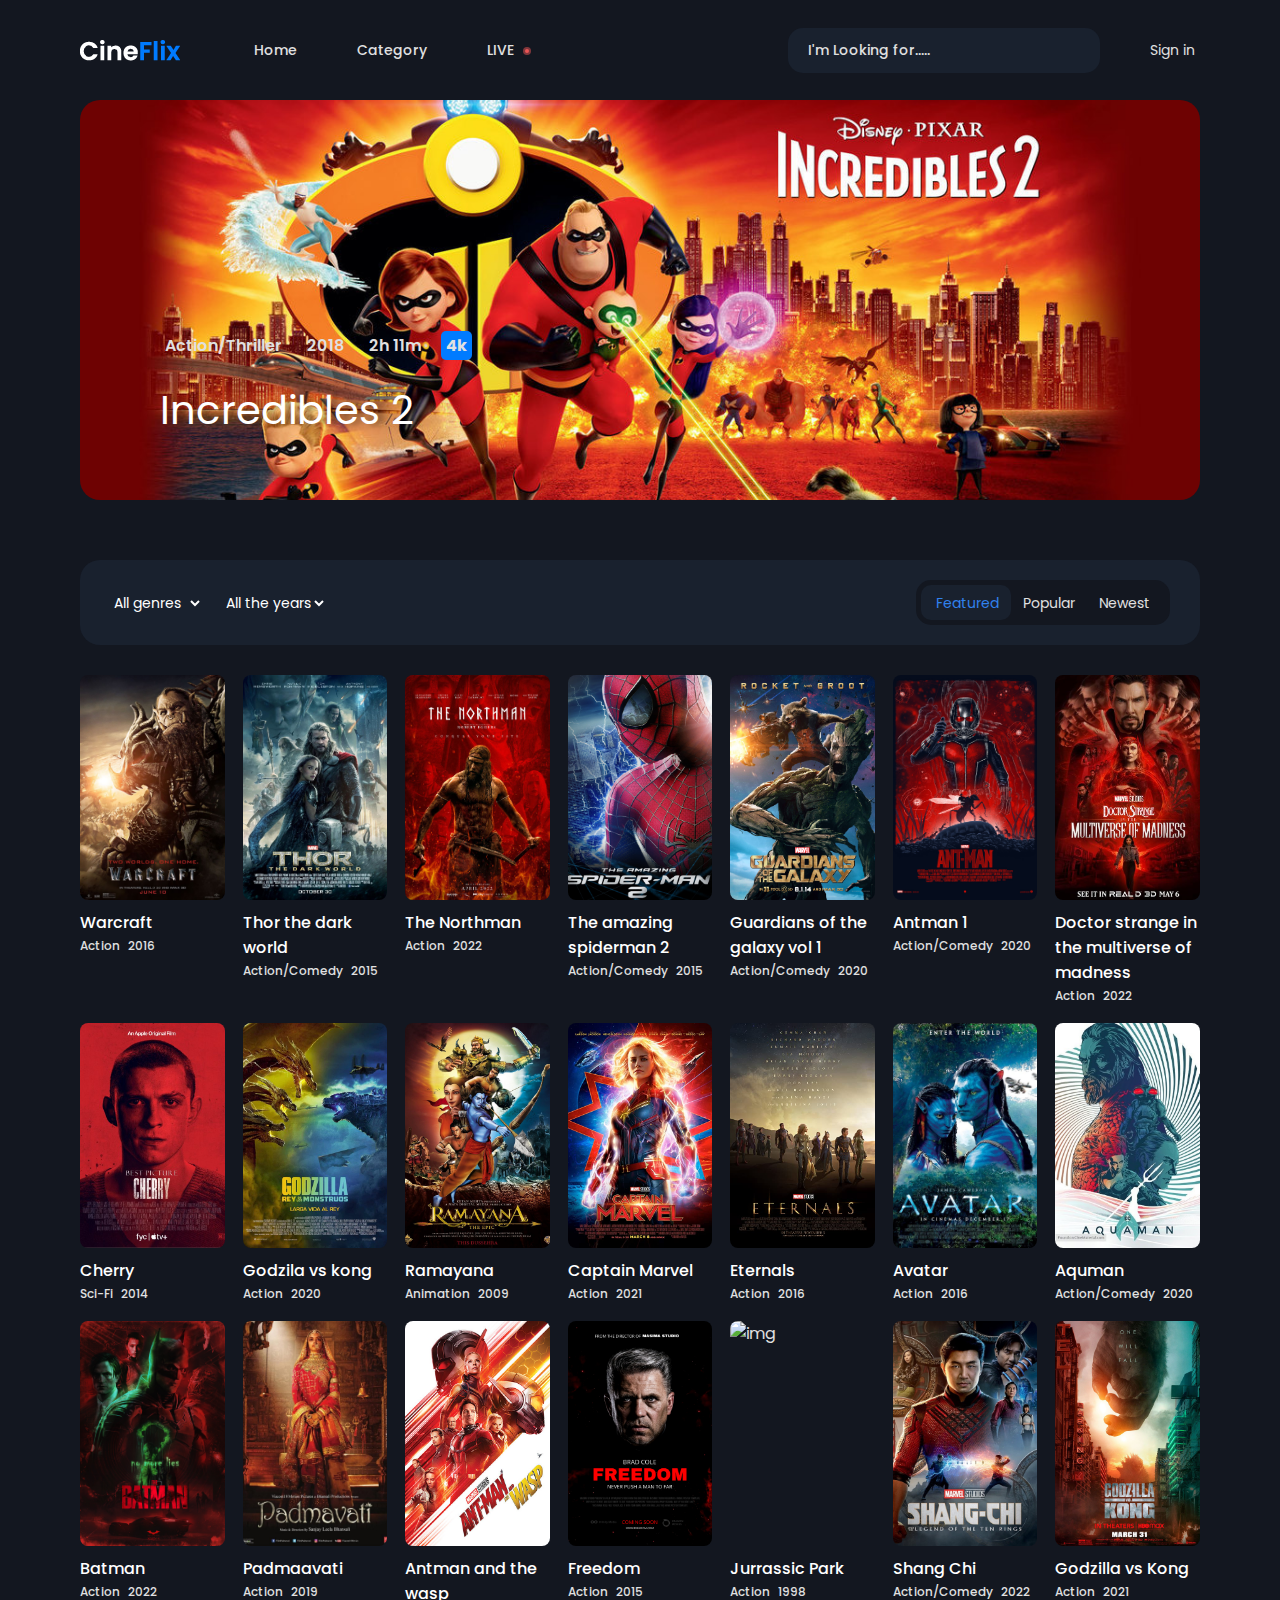
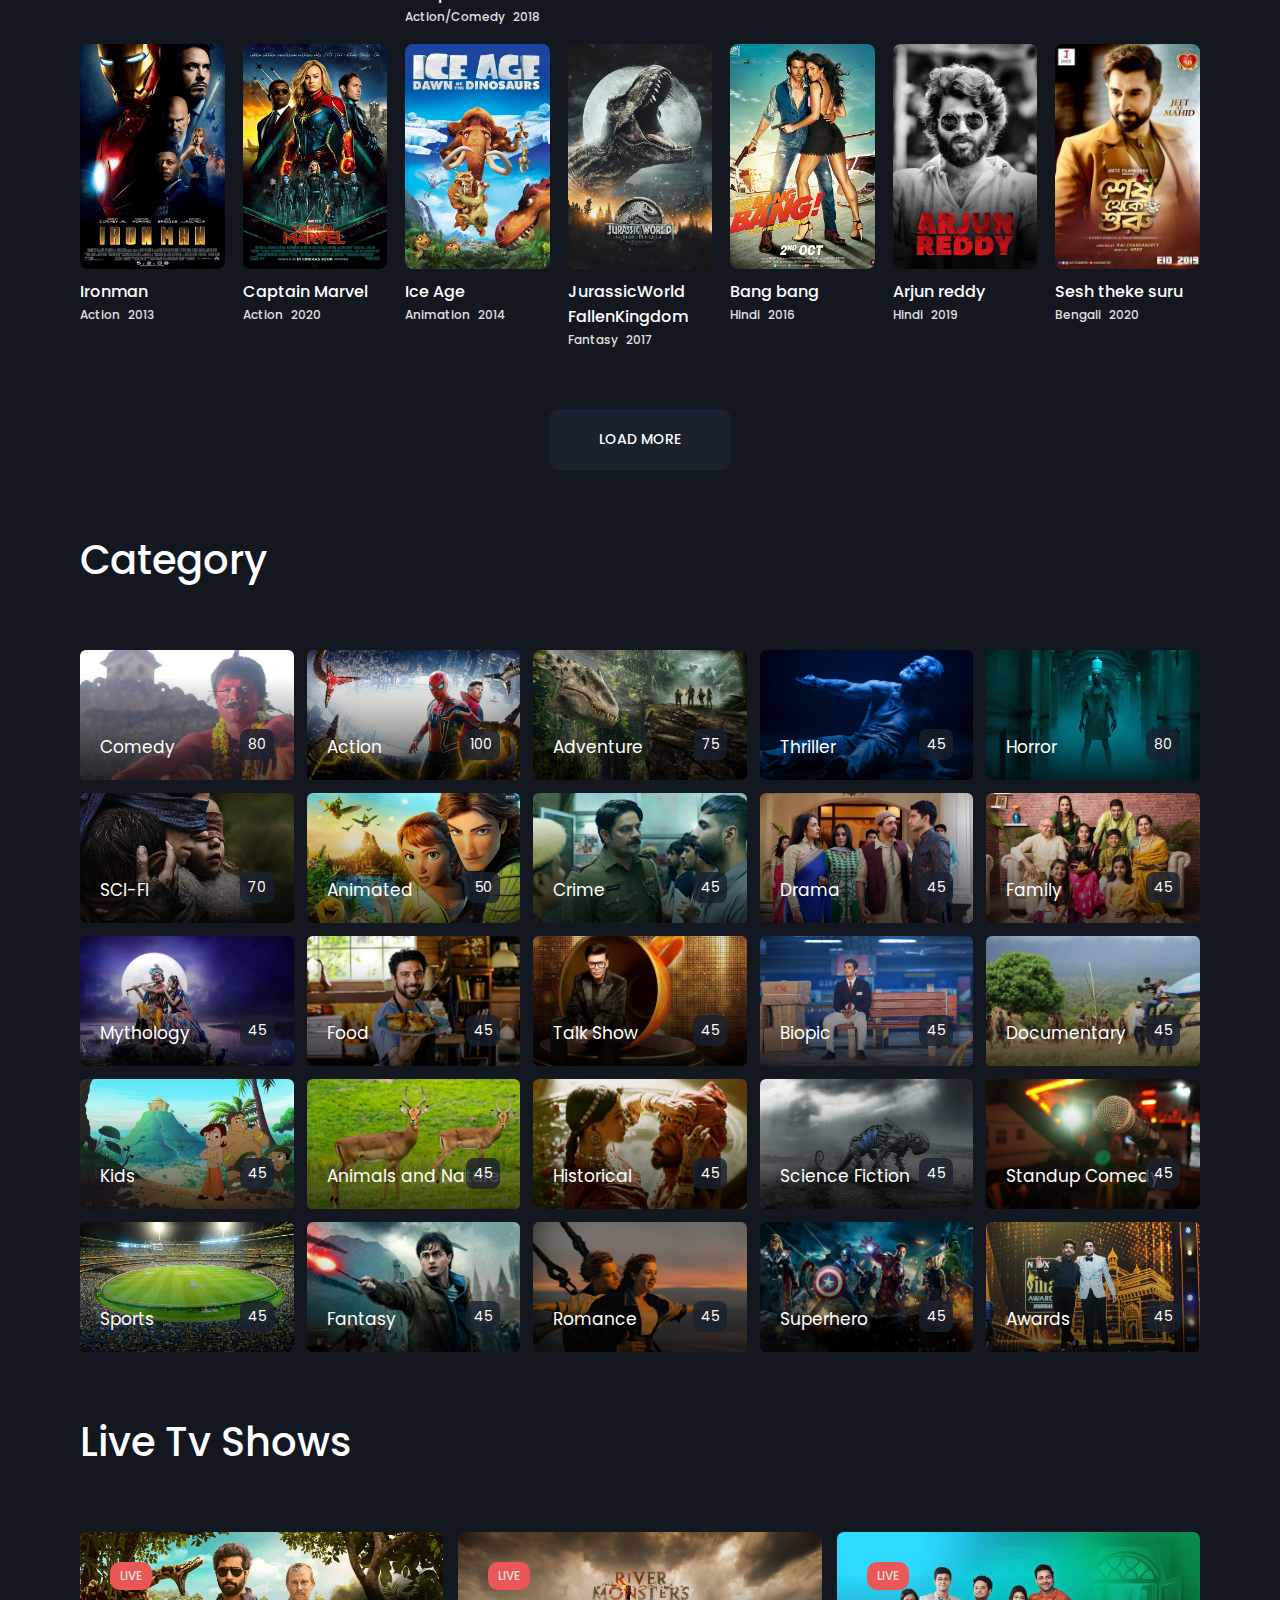
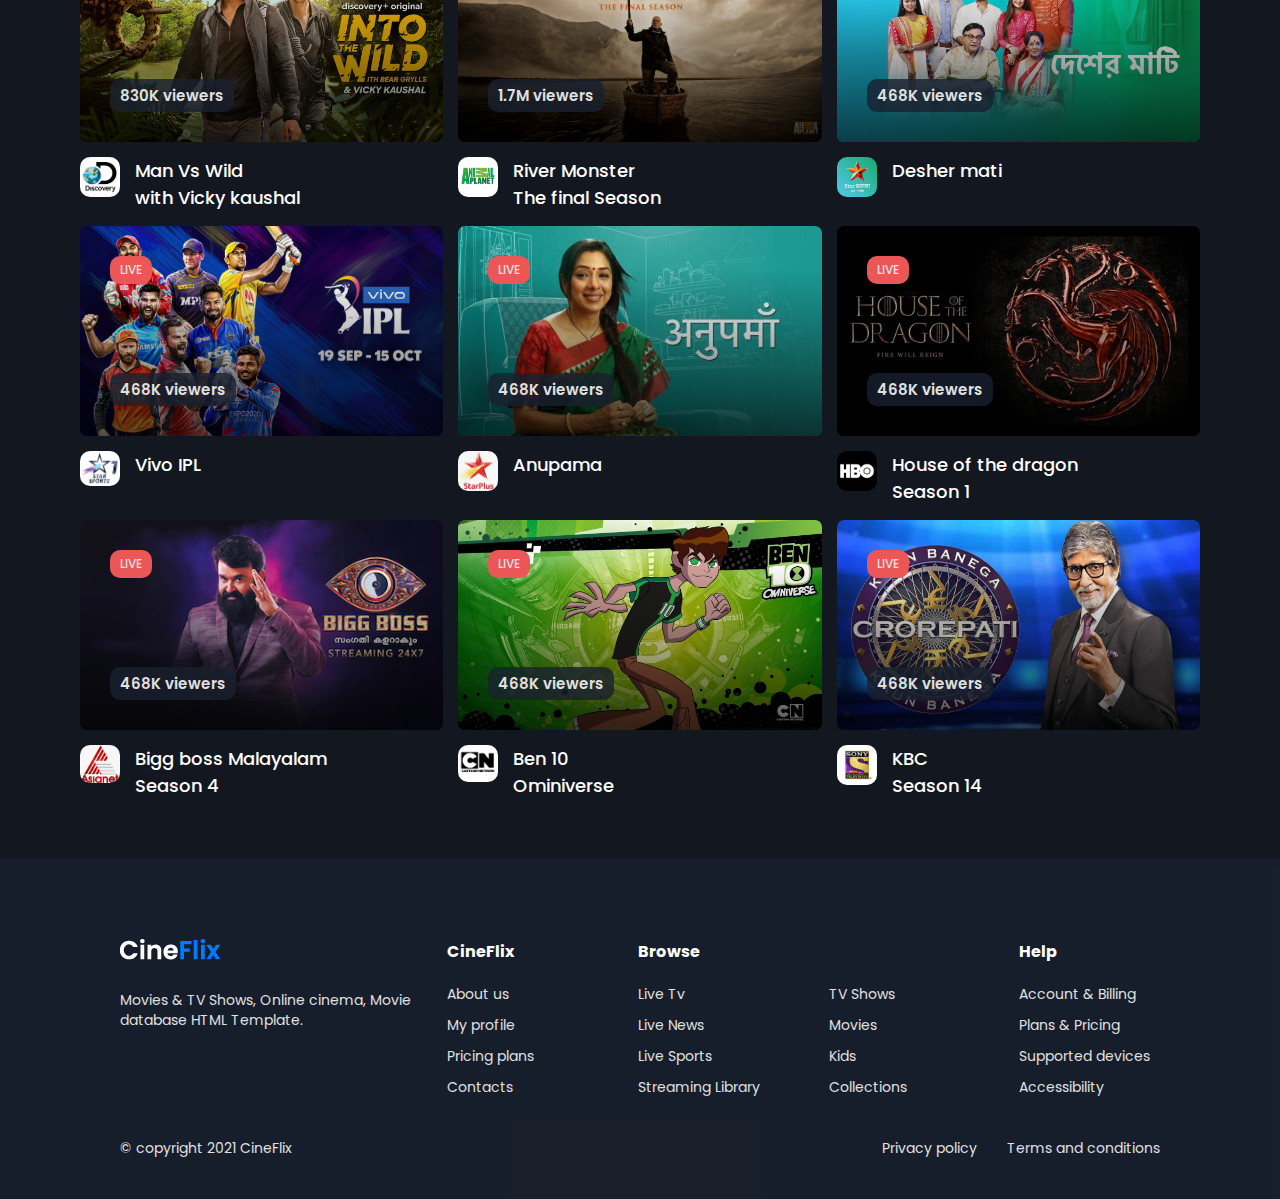
==== commit 65bf0fc5: "Complete Tv Section and add some images and some code" ====
--- a/index.html
+++ b/index.html
@@ -1056,7 +1056,7 @@
                     <div class="live-card">
 
                         <div class="card-head">
-                            <img src="./images/D-c.jpg" alt="" class="card-img">
+                            <img src="./images/Discovery-show-1.jpeg" alt="" class="card-img">
                             <div class="live-badge">LIVE</div>
                             <div class="total-viewers">830K viewers</div>
                             <div class="play">
@@ -1066,7 +1066,7 @@
 
                         <div class="card-body">
                             <img src="./images/discovery-L.png" alt="" class="avatar">
-                            <h3 class="card-title"> Man Vs Wild<br>with PM Modi</h3>
+                            <h3 class="card-title"> Man Vs Wild<br>with Vicky kaushal</h3>
                         </div>
 
                     </div>
@@ -1074,7 +1074,7 @@
                     <div class="live-card">
 
                         <div class="card-head">
-                            <img src="./images/Animals-plant-S.jpeg" alt="" class="card-img">
+                            <img src="./images/Animale-planet-show-2.jpg" alt="" class="card-img">
                             <div class="live-badge">LIVE</div>
                             <div class="total-viewers">1.7M viewers</div>
                             <div class="play">
@@ -1084,7 +1084,7 @@
 
                         <div class="card-body">
                             <img src="./images/animal-planet-logo3.jpg" alt="" class="avatar">
-                            <h3 class="card-title">Karina: Wild on Safari <br> Season 5</h3>
+                            <h3 class="card-title">River Monster<br>The final Season</h3>
                         </div>
 
                     </div>
@@ -1092,7 +1092,7 @@
                     <div class="live-card">
 
                         <div class="card-head">
-                            <img src="./images/vikins.jpg" alt="" class="card-img">
+                            <img src="./images/Star-Jalsha-show-1.jpg" alt="" class="card-img">
                             <div class="live-badge">LIVE</div>
                             <div class="total-viewers">468K viewers</div>
                             <div class="play">
@@ -1101,8 +1101,118 @@
                         </div>
 
                         <div class="card-body">
+                            <img src="./images/Star-Jalsha-logo.jpg" alt="" class="avatar">
+                            <h3 class="card-title">Desher mati <br></h3>
+                        </div>
+
+                    </div>
+
+                    <!-- 4th Card -->
+                    <div class="live-card">
+
+                        <div class="card-head">
+                            <img src="./images/Ipl-2021-2.jpg" alt="" class="card-img">
+                            <div class="live-badge">LIVE</div>
+                            <div class="total-viewers">468K viewers</div>
+                            <div class="play">
+                                <ion-icon name="play-circle-outline"></ion-icon>
+                            </div>
+                        </div>
+
+                        <div class="card-body">
+                            <img src="./images/starspoerts1-logo-1.jpg" alt="" class="avatar">
+                            <h3 class="card-title">Vivo IPL <br></h3>
+                        </div>
+
+                    </div>
+
+                    <!-- 5th Card -->
+                    <div class="live-card">
+
+                        <div class="card-head">
+                            <img src="./images/Star-plus-show-1.jpg" alt="" class="card-img">
+                            <div class="live-badge">LIVE</div>
+                            <div class="total-viewers">468K viewers</div>
+                            <div class="play">
+                                <ion-icon name="play-circle-outline"></ion-icon>
+                            </div>
+                        </div>
+
+                        <div class="card-body">
+                            <img src="./images/star-plus-logo-2.png" alt="" class="avatar">
+                            <h3 class="card-title">Anupama<br></h3>
+                        </div>
+
+                    </div>
+                    <!-- 6th Card -->
+                    <div class="live-card">
+
+                        <div class="card-head">
+                            <img src="./images/HBO-show-2.jpg" alt="" class="card-img">
+                            <div class="live-badge">LIVE</div>
+                            <div class="total-viewers">468K viewers</div>
+                            <div class="play">
+                                <ion-icon name="play-circle-outline"></ion-icon>
+                            </div>
+                        </div>
+
+                        <div class="card-body">
                             <img src="./images/HBO-Logo-square.jpg" alt="" class="avatar">
-                            <h3 class="card-title">Vikings <br> Season 4 - What Might Have Been</h3>
+                            <h3 class="card-title">House of the dragon<br> Season 1</h3>
+                        </div>
+
+                    </div>
+                    <!-- 7th Card -->
+                    <div class="live-card">
+
+                        <div class="card-head">
+                            <img src="./images/bigg-boss-malayalam-show-2.jpg" alt="" class="card-img">
+                            <div class="live-badge">LIVE</div>
+                            <div class="total-viewers">468K viewers</div>
+                            <div class="play">
+                                <ion-icon name="play-circle-outline"></ion-icon>
+                            </div>
+                        </div>
+
+                        <div class="card-body">
+                            <img src="./images/asianet-channel-logo-1.png" alt="" class="avatar">
+                            <h3 class="card-title">Bigg boss Malayalam<br>Season 4</h3>
+                        </div>
+
+                    </div>
+                    <!-- 8th Card -->
+                    <div class="live-card">
+
+                        <div class="card-head">
+                            <img src="./images/CN-shows-4.jpg" alt="" class="card-img">
+                            <div class="live-badge">LIVE</div>
+                            <div class="total-viewers">468K viewers</div>
+                            <div class="play">
+                                <ion-icon name="play-circle-outline"></ion-icon>
+                            </div>
+                        </div>
+
+                        <div class="card-body">
+                            <img src="./images/CN-logo-3.jpg" alt="" class="avatar">
+                            <h3 class="card-title">Ben 10<br>Ominiverse</h3>
+                        </div>
+
+                    </div>
+                    <!-- 9th Card -->
+                    <div class="live-card">
+
+                        <div class="card-head">
+                            <img src="./images/Sony-Show-1.jpg" alt="" class="card-img">
+                            <div class="live-badge">LIVE</div>
+                            <div class="total-viewers">468K viewers</div>
+                            <div class="play">
+                                <ion-icon name="play-circle-outline"></ion-icon>
+                            </div>
+                        </div>
+
+                        <div class="card-body">
+                            <img src="./images/Sony-logo-2.jpg" alt="" class="avatar">
+                            <h3 class="card-title">KBC<br> Season 14</h3>
                         </div>
 
                     </div>
--- a/css/main.css
+++ b/css/main.css
@@ -558,7 +558,9 @@
 .live-grid {
   display: grid;
   grid-template-columns: repeat(auto-fit, minmax(250px, 1fr));
+  grid-template-columns: repeat(3,1fr);
   gap: 30px;
+  gap: 15px;
 }
 
 .live-card { cursor: pointer; }
@@ -566,7 +568,9 @@
 .live-card .card-head {
   position: relative;
   height: 250px;
-  border-radius: 20px;
+  height: 210px;
+  /* border-radius: 20px; */
+  border-radius: 7px;
   margin-bottom: 15px;
   overflow: hidden;
 }
@@ -637,6 +641,7 @@
 
 .live-card .card-title {
   font-size: var(--fs-lg);
+  font-size: 18px;
   font-weight: var(--fw-5);
 }
 
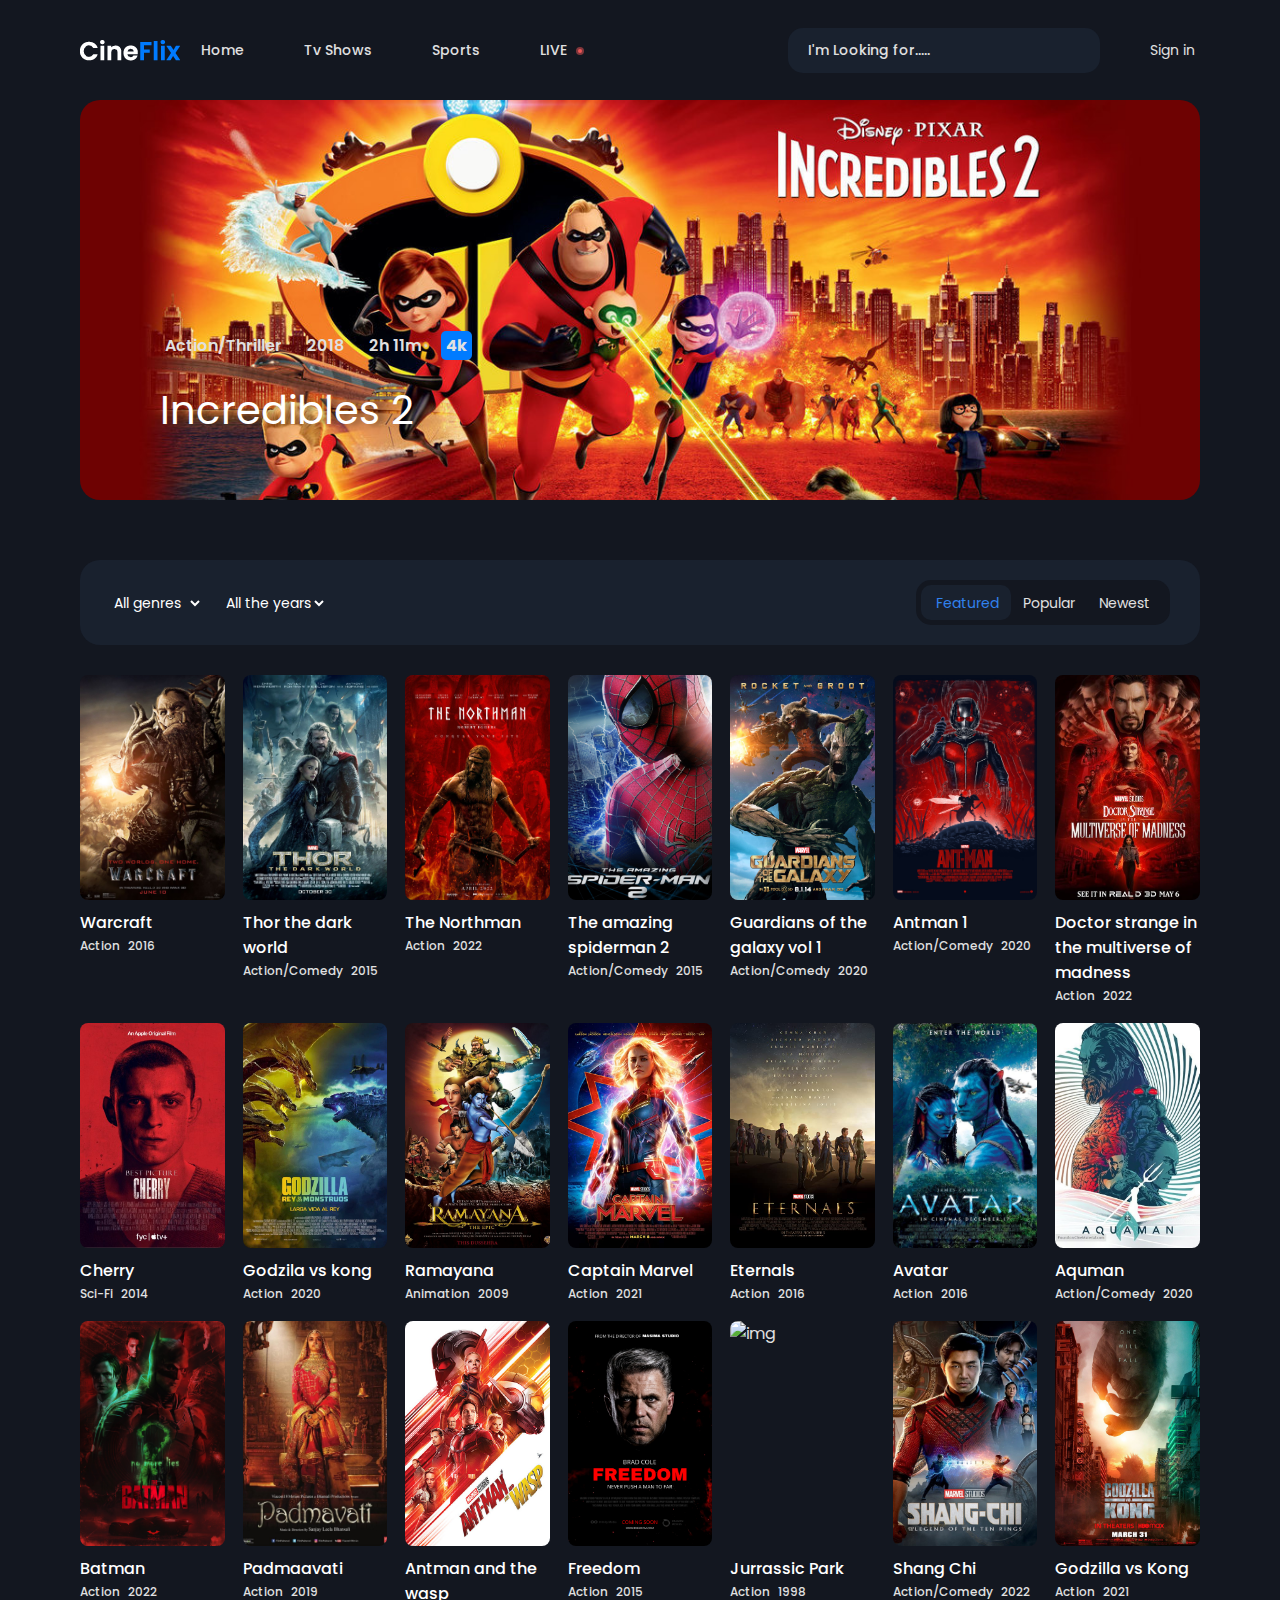
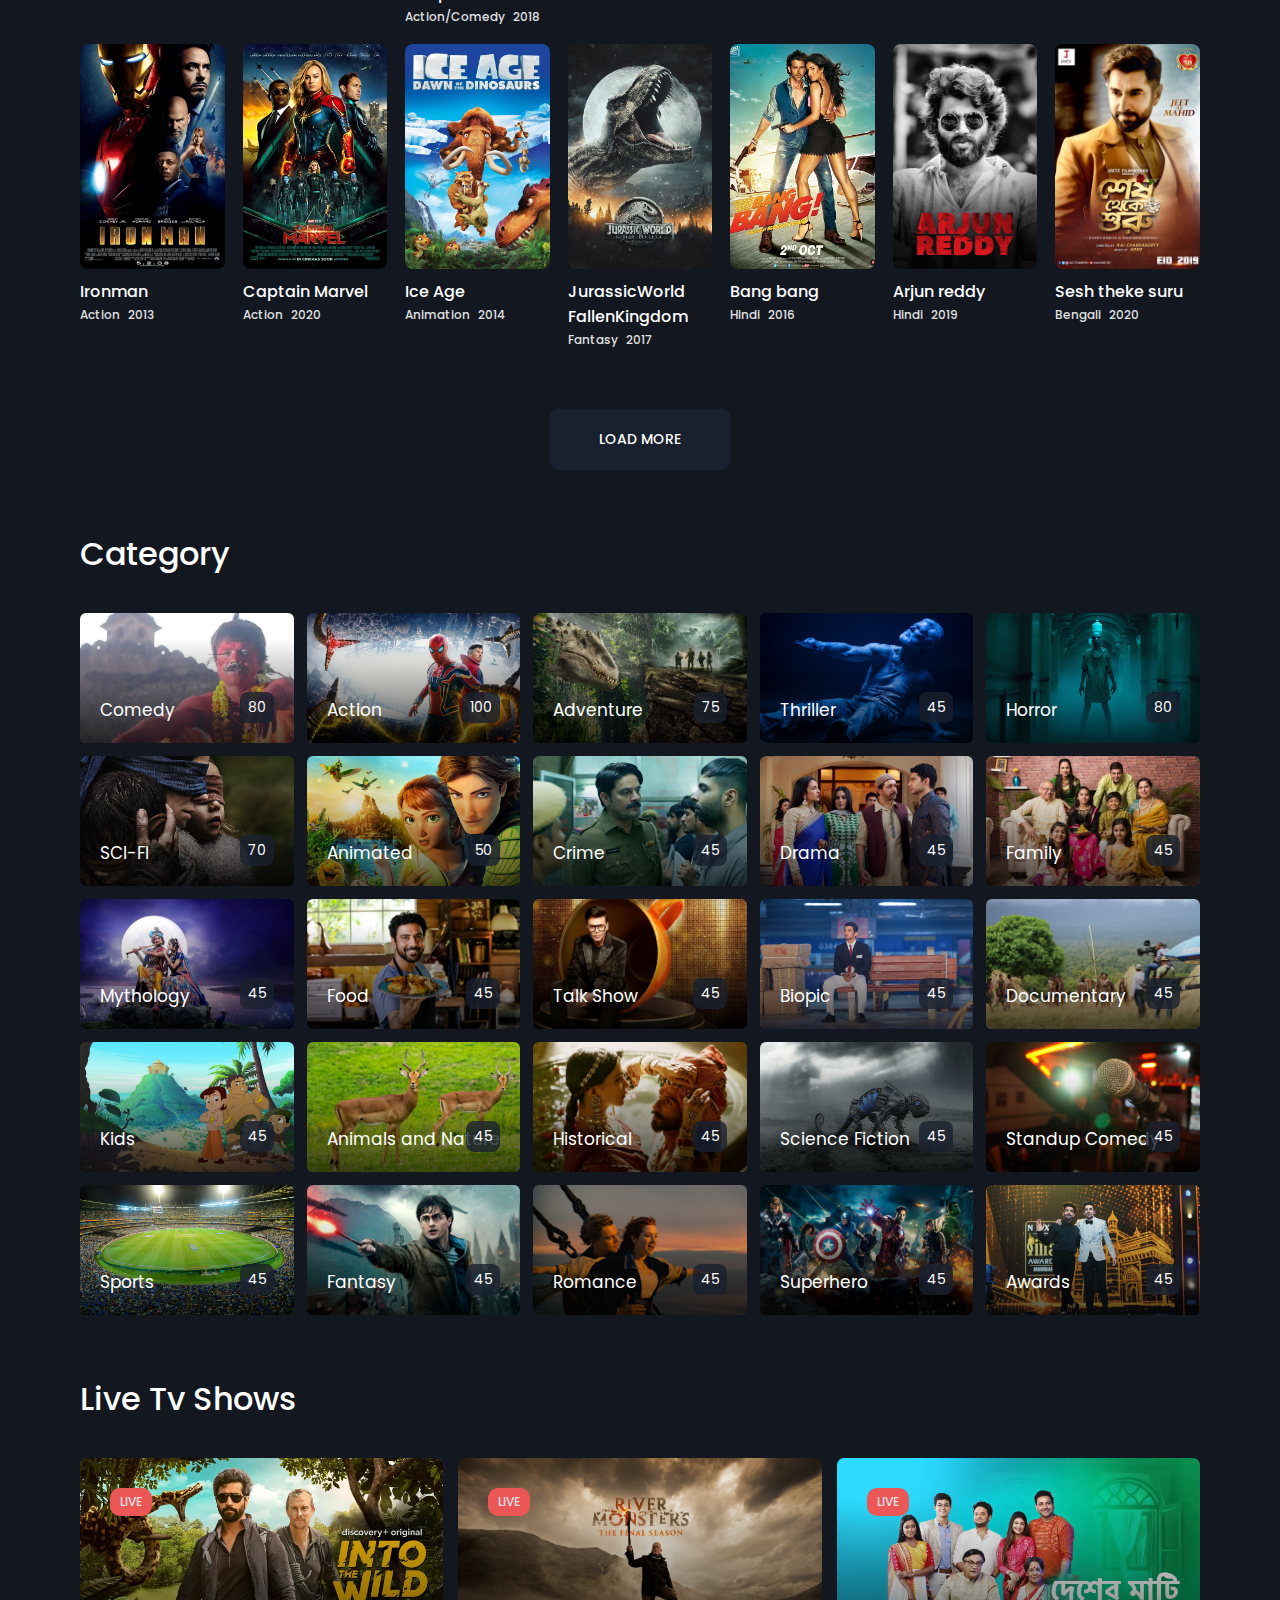
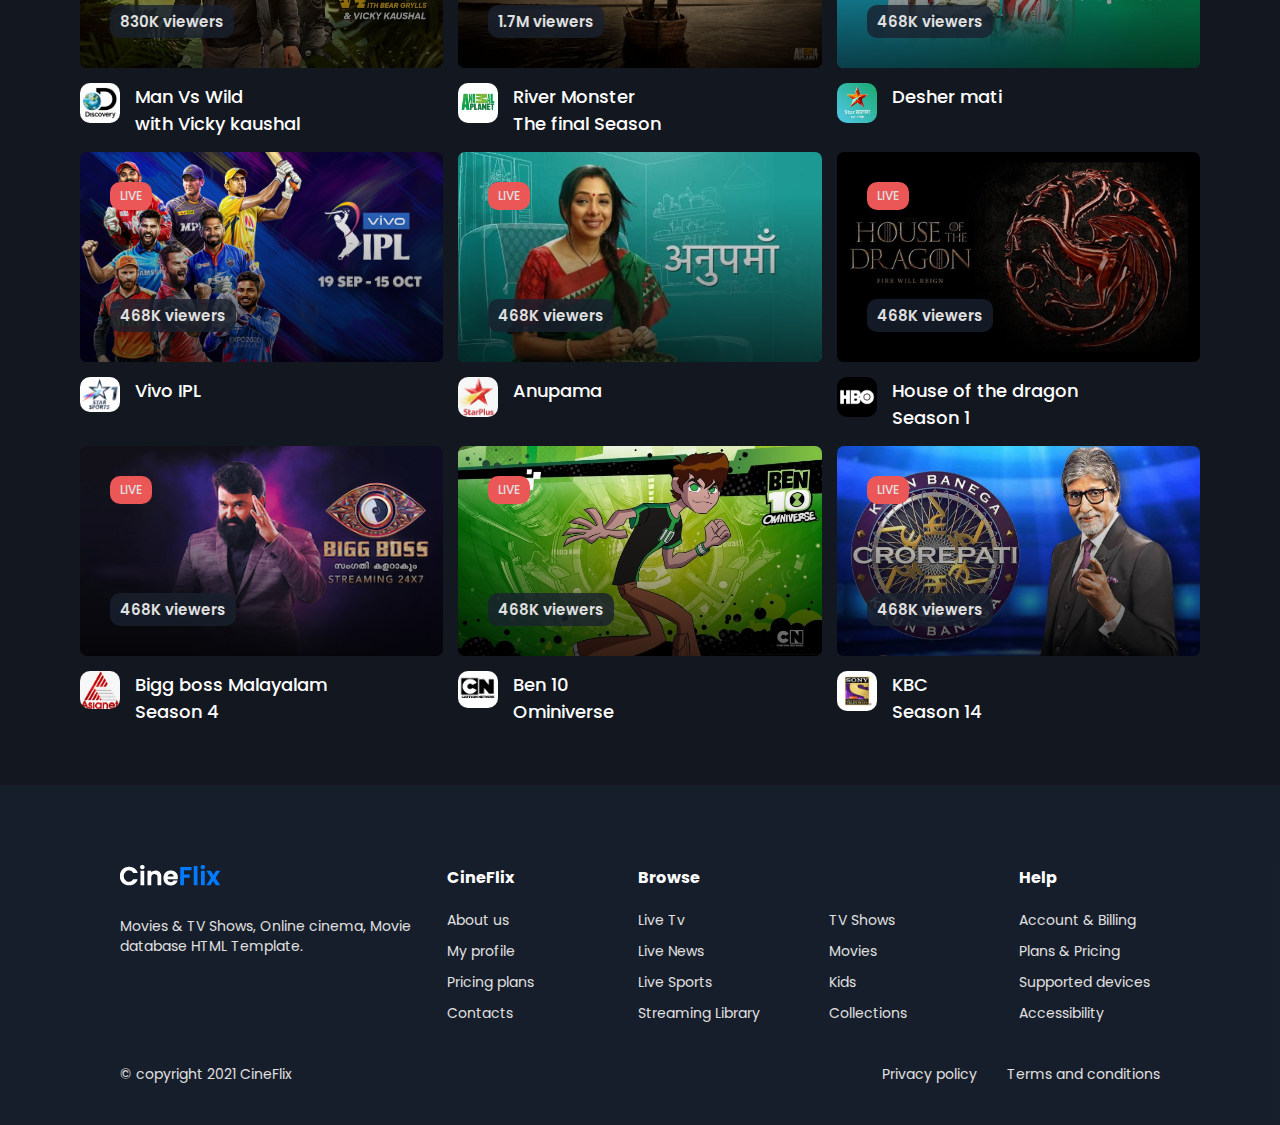
==== commit 7bb57163: "Complete Tv Shows section and add some new images and new Channel logo" ====
--- a/index.html
+++ b/index.html
@@ -34,7 +34,9 @@
                 <nav>
                     <ul class="navbar-nav">
                         <li><a href="#" class="navbar-link">Home</a></li>
-                        <li><a href="#" class="navbar-link">Category</a></li>
+                        <!-- <li><a href="#" class="navbar-link">Category</a></li> -->
+                        <li><a href="./TvShows.html" class="navbar-link">Tv Shows</a></li>
+                        <li><a href="#" class="navbar-link">Sports</a></li>
                         <li><a href="#" class="navbar-link indicator ">LIVE</a></li>
                     </ul>
                 </nav>
@@ -903,8 +905,8 @@
 
                 </div>
 
+                
                 <!-- Lode more button -->
-
                 <button class="load-more">LOAD MORE</button>
 
 
@@ -912,8 +914,8 @@
 
 
 
+            
             <!-- Category Section -->
-
             <section class="category" id="category">
                 <h2 class="section-heading">Category</h2>
                 <div class="category-grid">
@@ -1244,10 +1246,10 @@
                             <ion-icon name="logo-twitter"></ion-icon>
                         </a>
                         <a href="#">
-                            <ion-icon name="logo-instagram"></ion-icon>
+                            <ion-icon name="logo-github"></ion-icon>
                         </a>
                         <a href="#">
-                            <ion-icon name="logo-youtube"></ion-icon>
+                            <ion-icon name="logo-google"></ion-icon>
                         </a>
 
                     </div>
--- a/css/main.css
+++ b/css/main.css
@@ -5,7 +5,9 @@
 @import url(/css/reset.css);
 
 
-
+/* *{
+    scroll-behavior: smooth;
+} */
 
 
 
@@ -486,7 +488,8 @@
 .section-heading{
     font-size: var(--section-heading);
     font-weight: var(--fw-5);
-    margin-bottom: 60px;
+    /* margin-bottom: 60px; */
+    margin-bottom: 35px;
 }
 
 .category{
--- a/css/variable.css
+++ b/css/variable.css
@@ -20,7 +20,8 @@
     /* Typograph */
     /* --ff-inter: */
     --ff-inter: 'Poppins', sans-serif;
-    --section-heading:40px;
+    /* --section-heading:40px; */
+    --section-heading:32px;
     --fs-lg:22px;
     --fs-md:17px;
     --fs-sm:14px;
